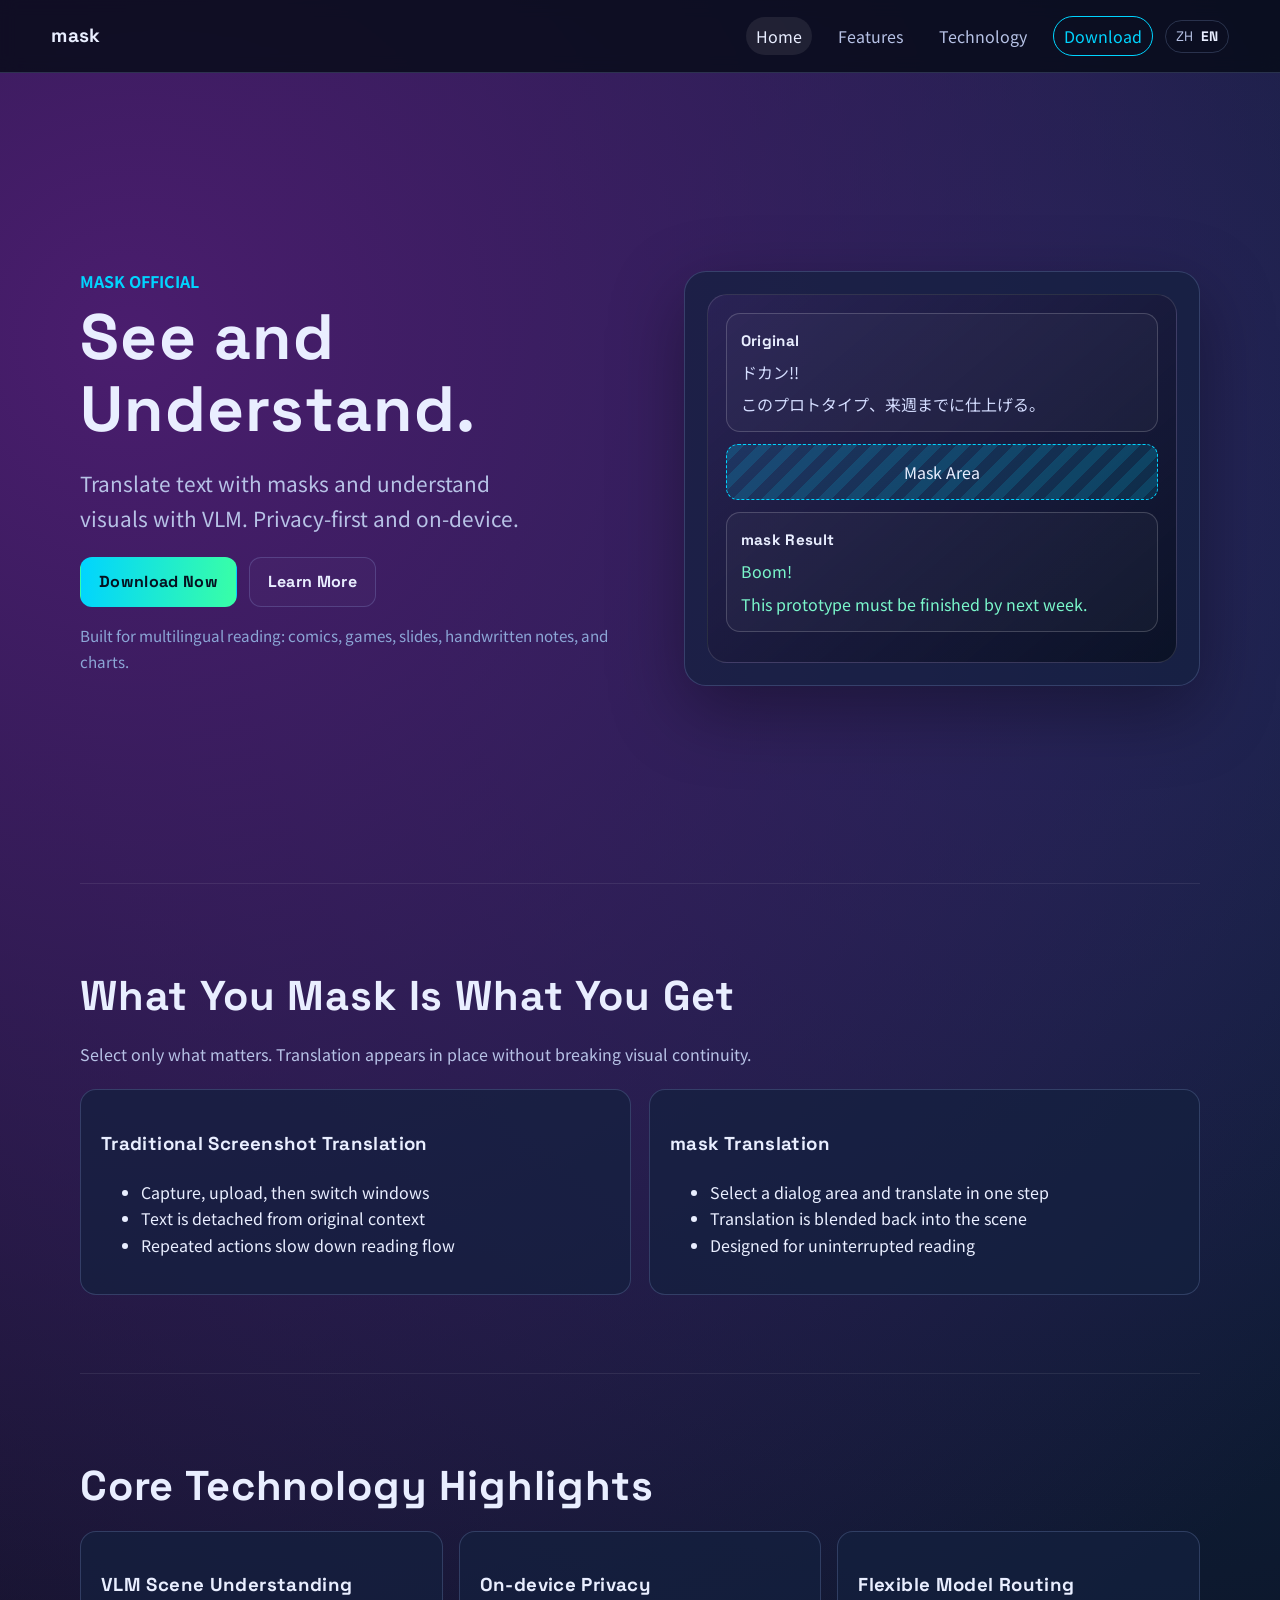
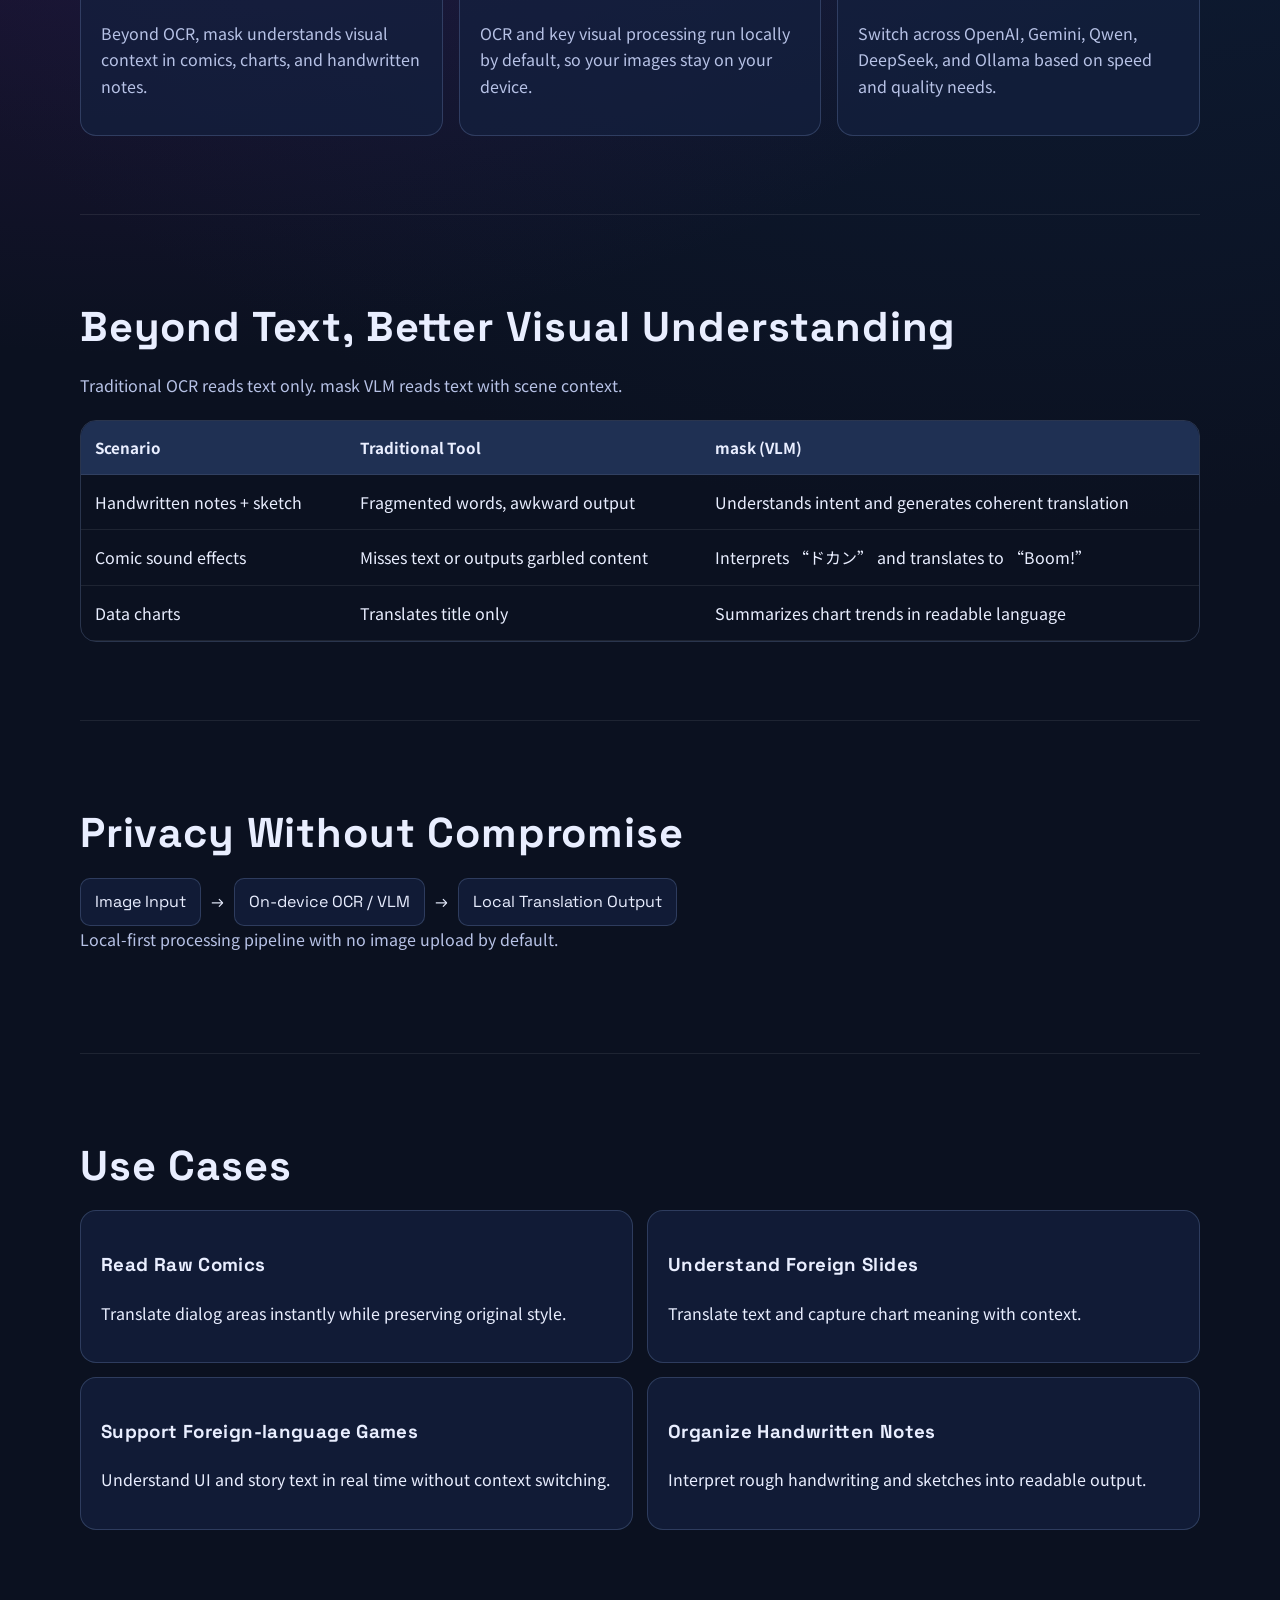
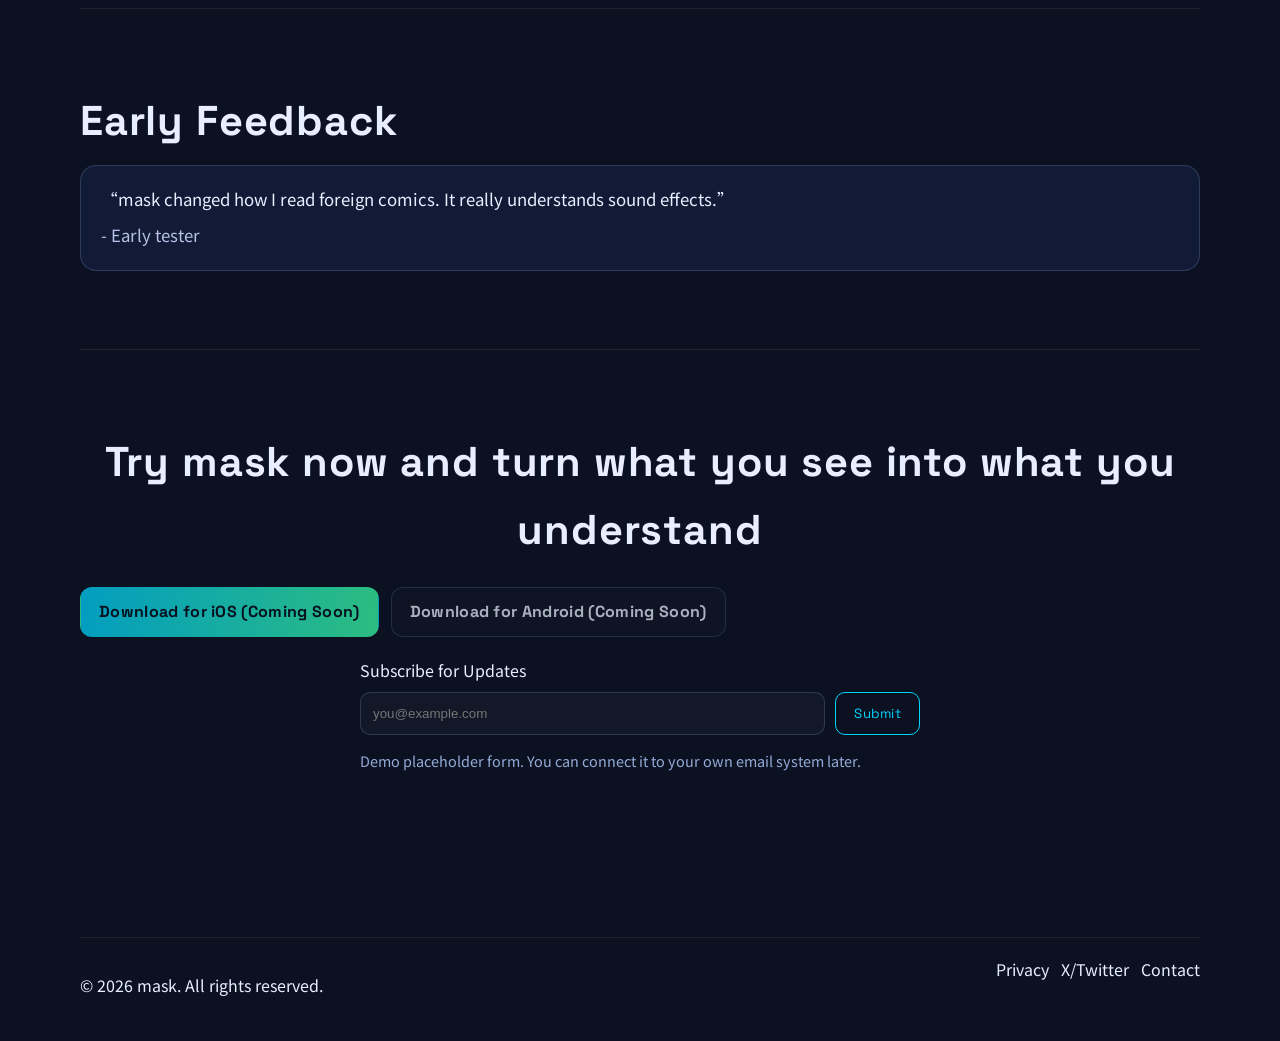
==== index.html @ 681e2604 "feat: publish website without README" ====
<!doctype html>
<html lang="en">
  <head>
    <meta charset="UTF-8" />
    <meta name="viewport" content="width=device-width, initial-scale=1" />
    <title>mask - See and Understand | On-device VLM Translator</title>
    <meta
      name="description"
      content="mask is an AI translation tool with mask-based interaction, on-device OCR, and VLM understanding for context-aware private translation."
    />
    <meta name="theme-color" content="#0b1120" />
    <meta property="og:type" content="website" />
    <meta property="og:title" content="mask - See and Understand" />
    <meta
      property="og:description"
      content="Translate text with masks and understand scenes with VLM. Privacy-first and on-device."
    />
    <meta property="og:url" content="https://mask-app.com/" />
    <meta property="og:image" content="https://mask-app.com/assets/og-cover.svg" />
    <link rel="canonical" href="https://mask-app.com/" />
    <link rel="alternate" hreflang="en" href="https://mask-app.com/" />
    <link rel="alternate" hreflang="zh-CN" href="https://mask-app.com/zh.html" />
    <link rel="icon" href="/assets/mask_icon.svg" type="image/svg+xml" />
    <link rel="manifest" href="/site.webmanifest" />
    <link rel="preconnect" href="https://fonts.googleapis.com" />
    <link rel="preconnect" href="https://fonts.gstatic.com" crossorigin />
    <link
      href="https://fonts.googleapis.com/css2?family=Space+Grotesk:wght@500;700&family=Noto+Sans+SC:wght@400;500;700&display=swap"
      rel="stylesheet"
    />
    <link rel="stylesheet" href="/styles.css" />
  </head>
  <body>
    <div class="bg-glow" aria-hidden="true"></div>
    <header class="site-header">
      <a class="logo" href="#home">mask</a>
      <div class="header-actions">
        <nav aria-label="Main navigation">
          <a href="#home">Home</a>
          <a href="#features">Features</a>
          <a href="#technology">Technology</a>
          <a class="nav-download" href="#download">Download</a>
        </nav>
        <div class="lang-switch" aria-label="Language selector">
          <a href="/zh.html" hreflang="zh-CN">ZH</a>
          <span>EN</span>
        </div>
      </div>
    </header>

    <main>
      <section class="hero reveal" id="home">
        <div>
          <p class="eyebrow">MASK OFFICIAL</p>
          <h1>See and Understand.</h1>
          <p class="lead">Translate text with masks and understand visuals with VLM. Privacy-first and on-device.</p>
          <div class="cta-row">
            <a class="btn primary" href="#download">Download Now</a>
            <a class="btn ghost" href="#features">Learn More</a>
          </div>
          <p class="meta">Built for multilingual reading: comics, games, slides, handwritten notes, and charts.</p>
        </div>
        <div class="hero-demo" aria-label="Mask interaction demo">
          <div class="phone-shell">
            <div class="panel original">
              <h3>Original</h3>
              <p class="jp">ドカン!!</p>
              <p class="jp">このプロトタイプ、来週までに仕上げる。</p>
            </div>
            <div class="mask-zone" aria-hidden="true">
              <span>Mask Area</span>
            </div>
            <div class="panel translated">
              <h3>mask Result</h3>
              <p class="cn">Boom!</p>
              <p class="cn">This prototype must be finished by next week.</p>
            </div>
          </div>
        </div>
      </section>

      <section class="section reveal" id="features">
        <h2>What You Mask Is What You Get</h2>
        <p class="section-subtitle">Select only what matters. Translation appears in place without breaking visual continuity.</p>
        <div class="split-compare">
          <article>
            <h3>Traditional Screenshot Translation</h3>
            <ul>
              <li>Capture, upload, then switch windows</li>
              <li>Text is detached from original context</li>
              <li>Repeated actions slow down reading flow</li>
            </ul>
          </article>
          <article>
            <h3>mask Translation</h3>
            <ul>
              <li>Select a dialog area and translate in one step</li>
              <li>Translation is blended back into the scene</li>
              <li>Designed for uninterrupted reading</li>
            </ul>
          </article>
        </div>
      </section>

      <section class="section reveal" id="technology">
        <h2>Core Technology Highlights</h2>
        <div class="grid-cards">
          <article class="card">
            <h3>VLM Scene Understanding</h3>
            <p>Beyond OCR, mask understands visual context in comics, charts, and handwritten notes.</p>
          </article>
          <article class="card">
            <h3>On-device Privacy</h3>
            <p>OCR and key visual processing run locally by default, so your images stay on your device.</p>
          </article>
          <article class="card">
            <h3>Flexible Model Routing</h3>
            <p>Switch across OpenAI, Gemini, Qwen, DeepSeek, and Ollama based on speed and quality needs.</p>
          </article>
        </div>
      </section>

      <section class="section reveal" id="vlm-compare">
        <h2>Beyond Text, Better Visual Understanding</h2>
        <p class="section-subtitle">Traditional OCR reads text only. mask VLM reads text with scene context.</p>
        <div class="table-wrap">
          <table>
            <thead>
              <tr>
                <th>Scenario</th>
                <th>Traditional Tool</th>
                <th>mask (VLM)</th>
              </tr>
            </thead>
            <tbody>
              <tr>
                <td>Handwritten notes + sketch</td>
                <td>Fragmented words, awkward output</td>
                <td>Understands intent and generates coherent translation</td>
              </tr>
              <tr>
                <td>Comic sound effects</td>
                <td>Misses text or outputs garbled content</td>
                <td>Interprets “ドカン” and translates to “Boom!”</td>
              </tr>
              <tr>
                <td>Data charts</td>
                <td>Translates title only</td>
                <td>Summarizes chart trends in readable language</td>
              </tr>
            </tbody>
          </table>
        </div>
      </section>

      <section class="section reveal" id="privacy">
        <h2>Privacy Without Compromise</h2>
        <div class="privacy-flow">
          <div>Image Input</div>
          <span>→</span>
          <div>On-device OCR / VLM</div>
          <span>→</span>
          <div>Local Translation Output</div>
        </div>
        <p class="section-subtitle">Local-first processing pipeline with no image upload by default.</p>
      </section>

      <section class="section reveal" id="scenarios">
        <h2>Use Cases</h2>
        <div class="scenarios-grid">
          <article><h3>Read Raw Comics</h3><p>Translate dialog areas instantly while preserving original style.</p></article>
          <article><h3>Understand Foreign Slides</h3><p>Translate text and capture chart meaning with context.</p></article>
          <article><h3>Support Foreign-language Games</h3><p>Understand UI and story text in real time without context switching.</p></article>
          <article><h3>Organize Handwritten Notes</h3><p>Interpret rough handwriting and sketches into readable output.</p></article>
        </div>
      </section>

      <section class="section quote reveal" id="reviews">
        <h2>Early Feedback</h2>
        <blockquote>
          “mask changed how I read foreign comics. It really understands sound effects.”
          <cite>- Early tester</cite>
        </blockquote>
      </section>

      <section class="section download reveal" id="download">
        <h2>Try mask now and turn what you see into what you understand</h2>
        <div class="cta-row">
          <a class="btn primary" href="#" aria-disabled="true">Download for iOS (Coming Soon)</a>
          <a class="btn ghost" href="#" aria-disabled="true">Download for Android (Coming Soon)</a>
        </div>
        <form class="subscribe" action="#" method="post" onsubmit="return false;">
          <label for="email">Subscribe for Updates</label>
          <div>
            <input id="email" type="email" placeholder="you@example.com" />
            <button type="submit">Submit</button>
          </div>
          <p>Demo placeholder form. You can connect it to your own email system later.</p>
        </form>
      </section>
    </main>

    <footer class="site-footer">
      <p>© 2026 mask. All rights reserved.</p>
      <div>
        <a href="/privacy-en.html">Privacy</a>
        <a href="https://x.com/" target="_blank" rel="noreferrer">X/Twitter</a>
        <a href="mailto:hello@mask-app.com">Contact</a>
      </div>
    </footer>

    <script src="/main.js"></script>
  </body>
</html>
---- styles.css ----
:root {
  --bg: #0b1120;
  --bg-soft: #111a31;
  --surface: rgba(20, 33, 63, 0.72);
  --surface-strong: rgba(34, 51, 89, 0.9);
  --text: #e9eeff;
  --text-soft: #b7c2e6;
  --accent: #00d4ff;
  --accent-2: #39ffa6;
  --line: rgba(167, 196, 255, 0.2);
  --shadow: 0 24px 72px rgba(0, 0, 0, 0.35);
}

* {
  box-sizing: border-box;
}

html,
body {
  margin: 0;
  padding: 0;
  background: radial-gradient(circle at 10% 8%, #4a1d6e 0%, transparent 40%),
    radial-gradient(circle at 82% 12%, #11294d 0%, transparent 42%), var(--bg);
  color: var(--text);
  font-family: "Noto Sans SC", "PingFang SC", "Helvetica Neue", sans-serif;
  line-height: 1.65;
  scroll-behavior: smooth;
}

.bg-glow {
  position: fixed;
  inset: 0;
  background-image: linear-gradient(rgba(255, 255, 255, 0.03) 1px, transparent 1px),
    linear-gradient(90deg, rgba(255, 255, 255, 0.03) 1px, transparent 1px);
  background-size: 24px 24px;
  pointer-events: none;
  z-index: -1;
}

h1,
h2,
h3,
.logo,
button,
.btn {
  font-family: "Space Grotesk", "Noto Sans SC", sans-serif;
  letter-spacing: 0.02em;
}

a {
  color: var(--text);
  text-decoration: none;
}

.site-header {
  position: sticky;
  top: 0;
  z-index: 50;
  display: flex;
  justify-content: space-between;
  align-items: center;
  padding: 16px clamp(16px, 4vw, 56px);
  background: rgba(7, 12, 24, 0.82);
  backdrop-filter: blur(8px);
  border-bottom: 1px solid var(--line);
}

.header-actions {
  display: flex;
  align-items: center;
  gap: 12px;
}

.logo {
  font-size: 1.2rem;
  font-weight: 700;
}

nav {
  display: flex;
  gap: 16px;
  align-items: center;
}

nav a {
  padding: 6px 10px;
  border-radius: 999px;
  color: var(--text-soft);
}

nav a:hover {
  color: var(--text);
  background: rgba(255, 255, 255, 0.06);
}

.lang-switch {
  display: flex;
  align-items: center;
  gap: 8px;
  border: 1px solid var(--line);
  border-radius: 999px;
  padding: 4px 10px;
  font-family: "Space Grotesk", "Noto Sans SC", sans-serif;
  font-size: 0.86rem;
}

.lang-switch a {
  color: var(--text-soft);
}

.lang-switch span {
  color: var(--text);
  font-weight: 700;
}

.nav-download {
  border: 1px solid var(--accent);
  color: var(--accent);
}

main {
  width: min(1120px, 92vw);
  margin: 0 auto;
  padding-bottom: 72px;
}

.hero {
  min-height: calc(100vh - 90px);
  display: grid;
  grid-template-columns: 1.1fr 1fr;
  gap: 36px;
  align-items: center;
  padding: 48px 0;
}

.eyebrow {
  color: var(--accent);
  font-weight: 700;
  margin: 0;
}

h1 {
  font-size: clamp(2rem, 6vw, 4rem);
  line-height: 1.12;
  margin: 8px 0 14px;
}

.lead {
  font-size: clamp(1.03rem, 2vw, 1.3rem);
  max-width: 38ch;
  color: var(--text-soft);
}

.meta {
  color: #8ca6d6;
  font-size: 0.95rem;
}

.cta-row {
  display: flex;
  gap: 12px;
  flex-wrap: wrap;
  margin: 22px 0 16px;
}

.btn {
  padding: 11px 18px;
  border-radius: 12px;
  border: 1px solid transparent;
  font-weight: 700;
}

.btn.primary {
  background: linear-gradient(95deg, var(--accent), var(--accent-2));
  color: #051120;
}

.btn.ghost {
  border-color: var(--line);
  color: var(--text);
  background: rgba(255, 255, 255, 0.02);
}

a[aria-disabled="true"] {
  pointer-events: none;
  opacity: 0.72;
}

.hero-demo {
  padding: 22px;
  background: var(--surface);
  border: 1px solid var(--line);
  border-radius: 22px;
  box-shadow: var(--shadow);
}

.phone-shell {
  position: relative;
  border-radius: 20px;
  padding: 18px;
  border: 1px solid rgba(255, 255, 255, 0.12);
  background: linear-gradient(140deg, rgba(79, 44, 122, 0.28), rgba(9, 16, 34, 0.86));
}

.panel {
  border: 1px solid rgba(255, 255, 255, 0.18);
  border-radius: 14px;
  padding: 14px;
  margin-bottom: 12px;
  background: rgba(255, 255, 255, 0.03);
}

.panel h3 {
  margin: 0 0 6px;
  font-size: 0.95rem;
}

.panel p {
  margin: 0;
}

.panel p + p {
  margin-top: 6px;
}

.jp {
  color: #d4ddff;
}

.cn {
  color: #7af7cb;
}

.mask-zone {
  display: grid;
  place-items: center;
  height: 56px;
  margin: 0 0 12px;
  border-radius: 12px;
  border: 1px dashed var(--accent);
  background: repeating-linear-gradient(
    -45deg,
    rgba(0, 212, 255, 0.12),
    rgba(0, 212, 255, 0.12) 10px,
    rgba(0, 212, 255, 0.24) 10px,
    rgba(0, 212, 255, 0.24) 20px
  );
  animation: pulse 2.6s infinite;
}

@keyframes pulse {
  0%,
  100% {
    transform: scale(1);
  }
  50% {
    transform: scale(1.015);
  }
}

.section {
  padding: 78px 0;
  border-top: 1px solid rgba(255, 255, 255, 0.08);
}

h2 {
  font-size: clamp(1.6rem, 3.6vw, 2.6rem);
  margin: 0 0 10px;
}

.section-subtitle {
  color: var(--text-soft);
  margin: 0 0 22px;
}

.split-compare {
  display: grid;
  grid-template-columns: repeat(2, minmax(0, 1fr));
  gap: 18px;
}

.split-compare article,
.card,
.scenarios-grid article,
.quote blockquote {
  background: var(--surface);
  border: 1px solid var(--line);
  border-radius: 16px;
  padding: 20px;
}

.grid-cards {
  display: grid;
  grid-template-columns: repeat(3, minmax(0, 1fr));
  gap: 16px;
}

.card p {
  color: var(--text-soft);
}

.table-wrap {
  overflow-x: auto;
  border: 1px solid var(--line);
  border-radius: 16px;
}

table {
  width: 100%;
  border-collapse: collapse;
  min-width: 660px;
}

th,
td {
  padding: 14px;
  text-align: left;
  border-bottom: 1px solid rgba(255, 255, 255, 0.08);
}

th {
  background: var(--surface-strong);
  font-size: 0.95rem;
}

.privacy-flow {
  display: flex;
  gap: 10px;
  align-items: center;
  flex-wrap: wrap;
  font-family: "Space Grotesk", sans-serif;
}

.privacy-flow div {
  padding: 10px 14px;
  border-radius: 10px;
  border: 1px solid var(--line);
  background: var(--surface);
}

.scenarios-grid {
  display: grid;
  gap: 14px;
  grid-template-columns: repeat(2, minmax(0, 1fr));
}

.quote blockquote {
  margin: 0;
  font-size: 1.05rem;
}

.quote cite {
  display: block;
  margin-top: 8px;
  color: var(--text-soft);
  font-style: normal;
}

.download {
  text-align: center;
}

.subscribe {
  margin: 20px auto 0;
  max-width: 560px;
  text-align: left;
}

.subscribe label {
  display: block;
  margin-bottom: 8px;
}

.subscribe div {
  display: flex;
  gap: 10px;
  flex-wrap: wrap;
}

.subscribe input {
  flex: 1;
  min-width: 220px;
  padding: 12px;
  border-radius: 10px;
  border: 1px solid var(--line);
  background: rgba(255, 255, 255, 0.03);
  color: var(--text);
}

.subscribe button {
  padding: 12px 18px;
  border-radius: 10px;
  border: 1px solid var(--accent);
  background: transparent;
  color: var(--accent);
}

.subscribe p {
  font-size: 0.9rem;
  color: #95acd9;
}

.site-footer {
  width: min(1120px, 92vw);
  margin: 0 auto 26px;
  padding-top: 18px;
  border-top: 1px solid rgba(255, 255, 255, 0.08);
  display: flex;
  justify-content: space-between;
  gap: 12px;
  flex-wrap: wrap;
}

.site-footer div {
  display: flex;
  gap: 12px;
}

.reveal {
  opacity: 0;
  transform: translateY(16px);
  transition: opacity 0.6s ease, transform 0.6s ease;
}

.reveal.visible {
  opacity: 1;
  transform: translateY(0);
}

@media (max-width: 980px) {
  .hero {
    grid-template-columns: 1fr;
  }
  .grid-cards {
    grid-template-columns: 1fr;
  }
  .split-compare {
    grid-template-columns: 1fr;
  }
}

@media (max-width: 680px) {
  nav {
    gap: 8px;
    flex-wrap: wrap;
    justify-content: flex-end;
  }
  nav a {
    padding: 5px 8px;
    font-size: 0.92rem;
  }
  .scenarios-grid {
    grid-template-columns: 1fr;
  }
  .section {
    padding: 56px 0;
  }
}
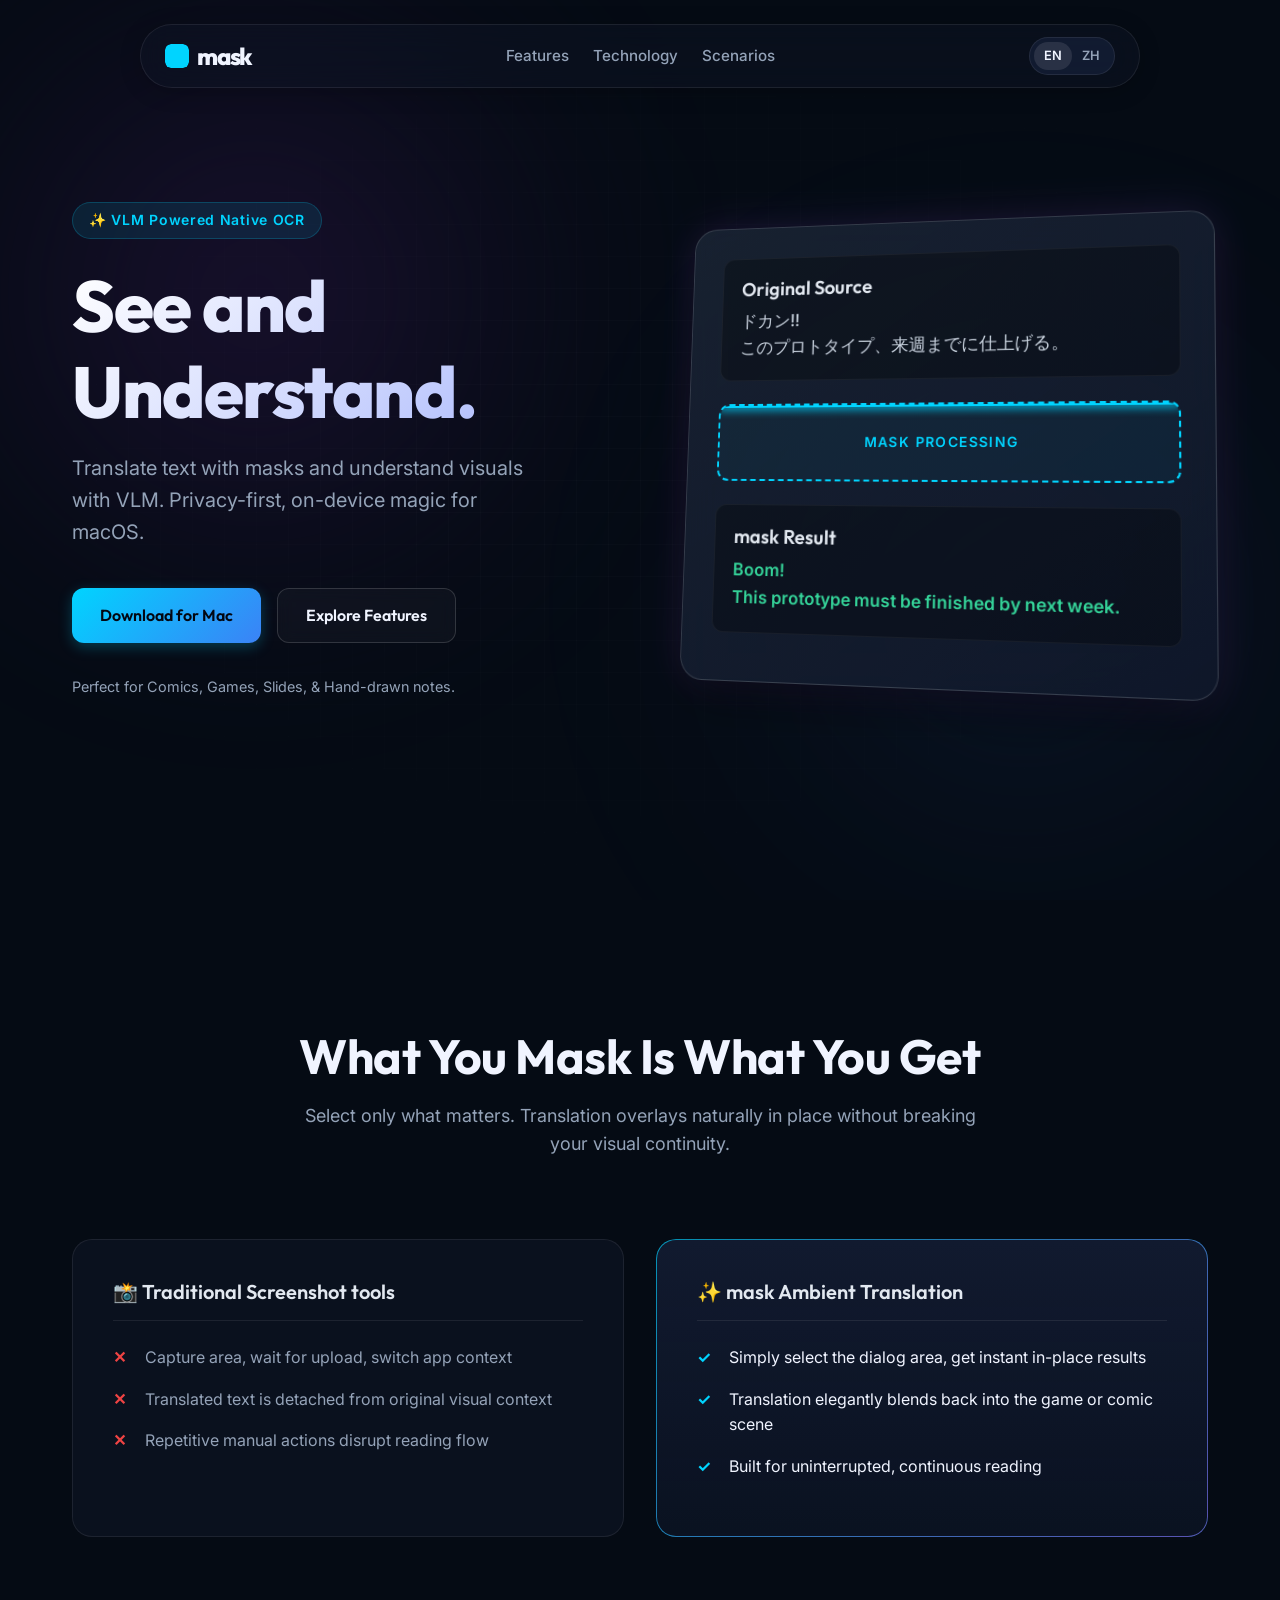
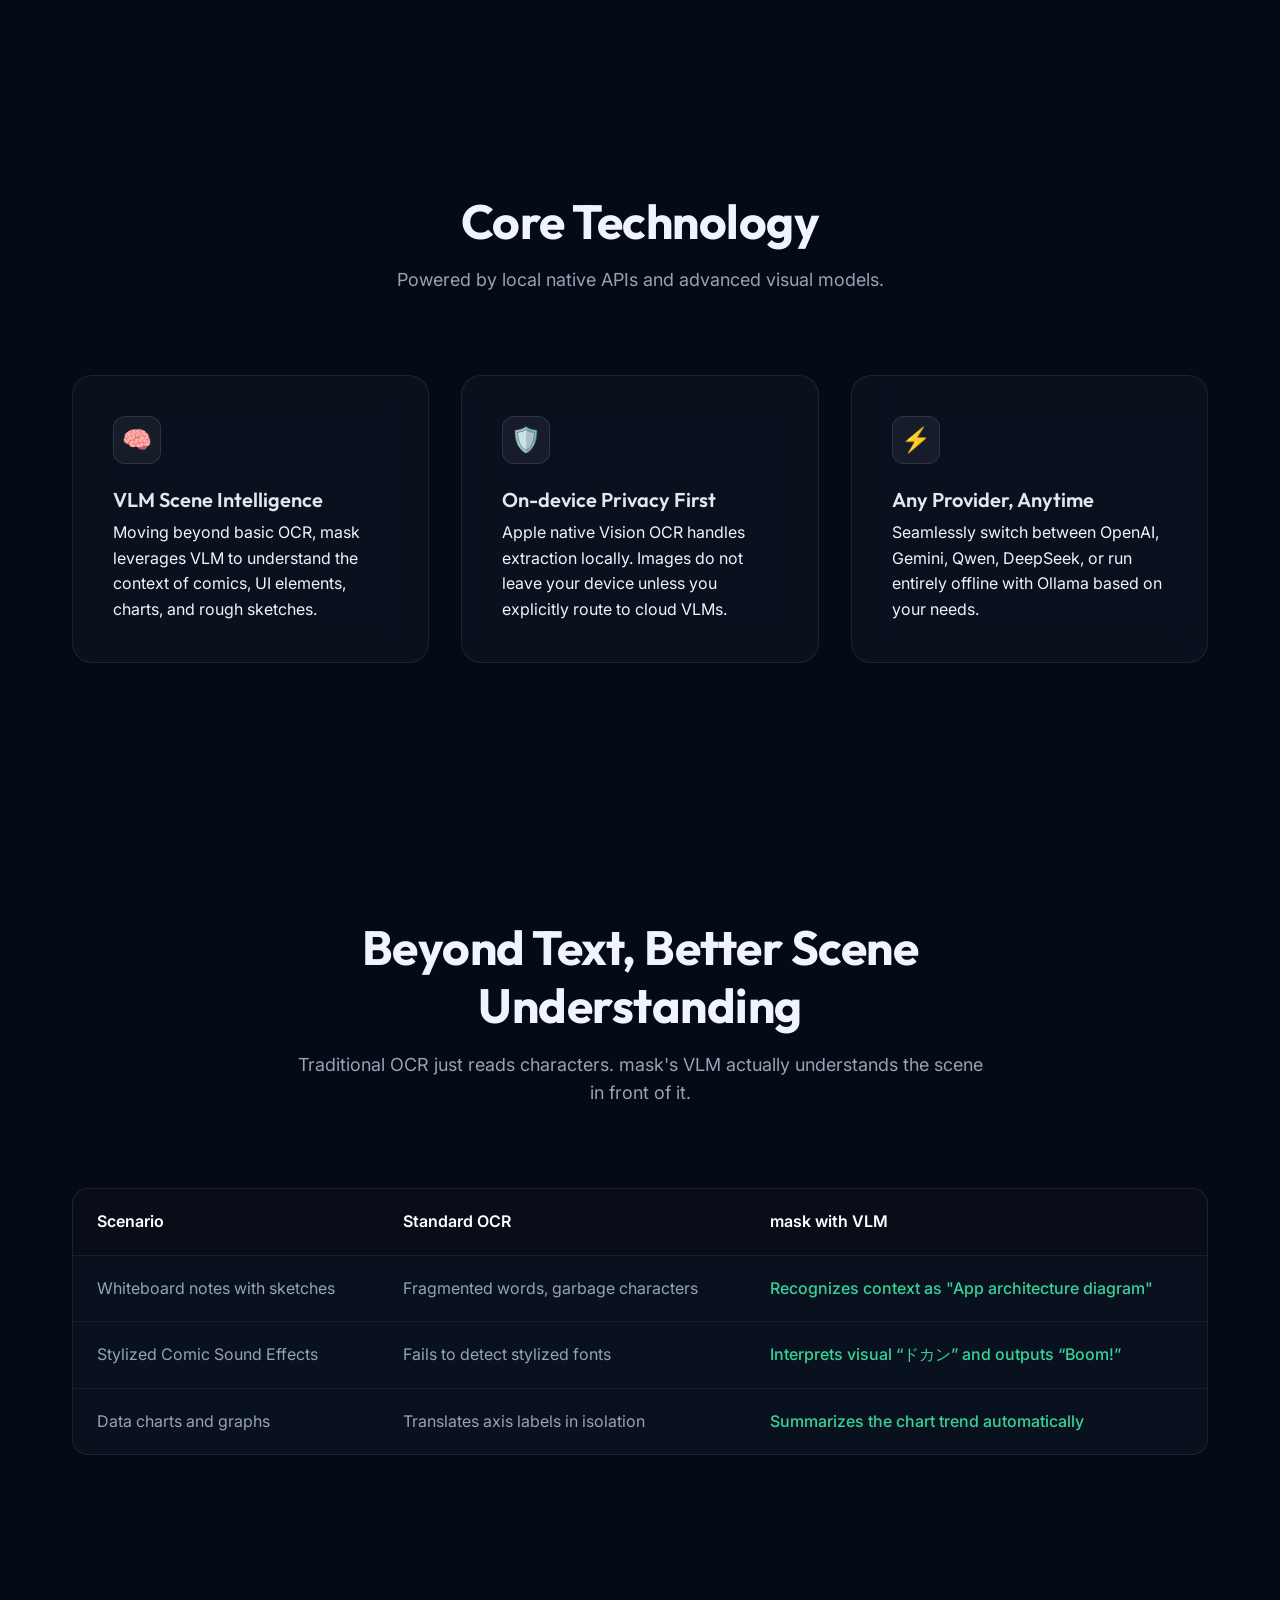
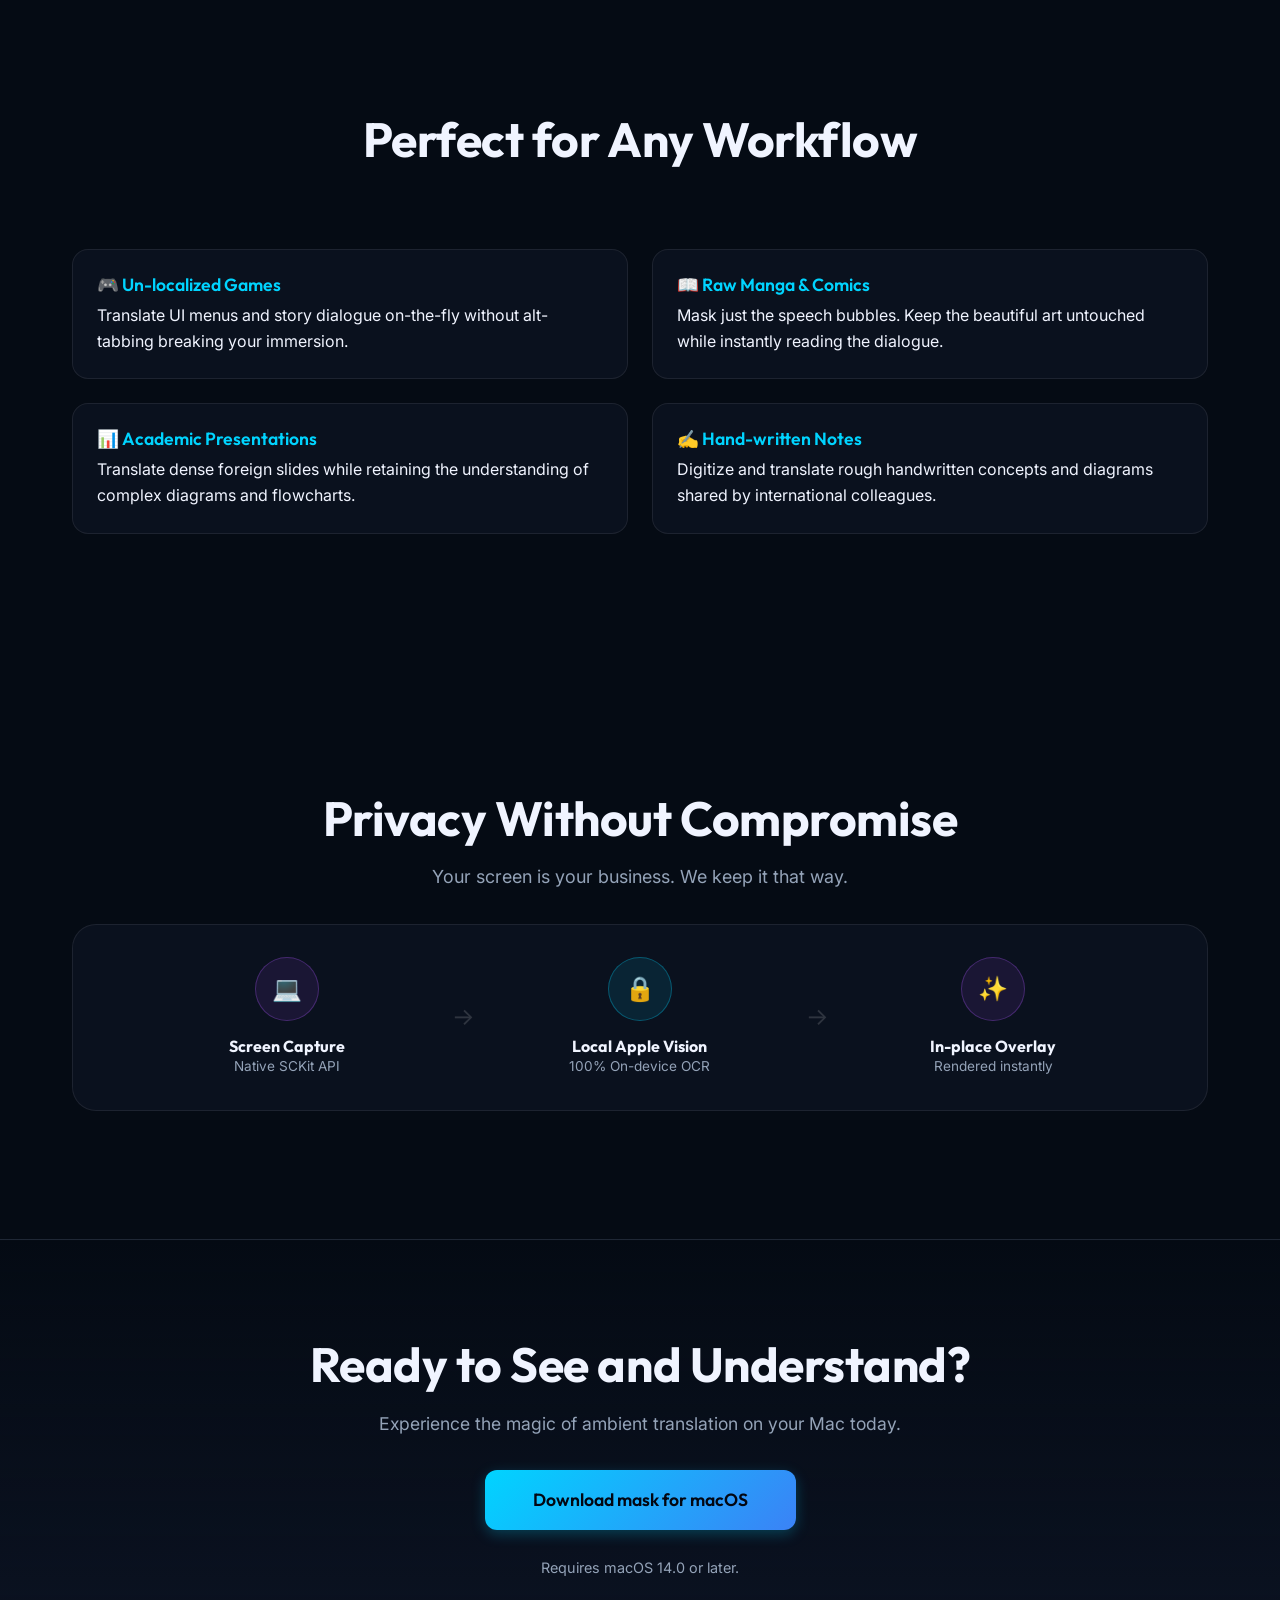
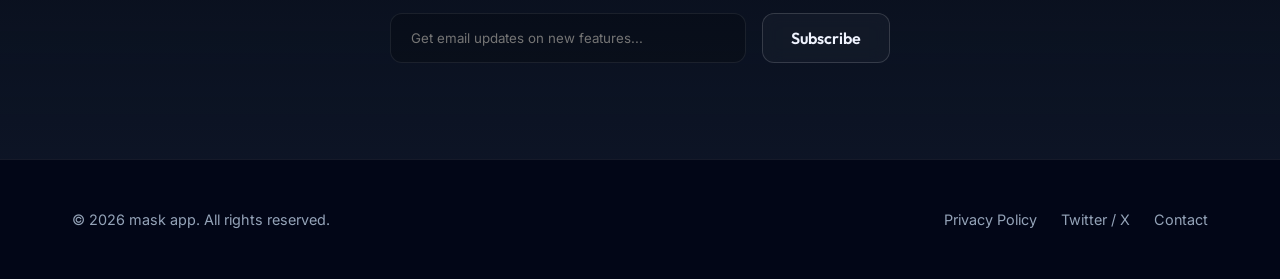
==== commit 35c265c2: "update website with premium UI" ====
--- a/index.html
+++ b/index.html
@@ -8,7 +8,7 @@
       name="description"
       content="mask is an AI translation tool with mask-based interaction, on-device OCR, and VLM understanding for context-aware private translation."
     />
-    <meta name="theme-color" content="#0b1120" />
+    <meta name="theme-color" content="#050b14" />
     <meta property="og:type" content="website" />
     <meta property="og:title" content="mask - See and Understand" />
     <meta
@@ -19,196 +19,253 @@
     <meta property="og:image" content="https://mask-app.com/assets/og-cover.svg" />
     <link rel="canonical" href="https://mask-app.com/" />
     <link rel="alternate" hreflang="en" href="https://mask-app.com/" />
-    <link rel="alternate" hreflang="zh-CN" href="https://mask-app.com/zh.html" />
+    <link rel="alternate" hreflang="zh-CN" href="https://mask-app.com/zh" />
     <link rel="icon" href="/assets/mask_icon.svg" type="image/svg+xml" />
     <link rel="manifest" href="/site.webmanifest" />
     <link rel="preconnect" href="https://fonts.googleapis.com" />
     <link rel="preconnect" href="https://fonts.gstatic.com" crossorigin />
     <link
-      href="https://fonts.googleapis.com/css2?family=Space+Grotesk:wght@500;700&family=Noto+Sans+SC:wght@400;500;700&display=swap"
+      href="https://fonts.googleapis.com/css2?family=Inter:wght@400;500;600&family=Outfit:wght@500;700;800&family=Space+Grotesk:wght@500;700&display=swap"
       rel="stylesheet"
     />
     <link rel="stylesheet" href="/styles.css" />
   </head>
   <body>
-    <div class="bg-glow" aria-hidden="true"></div>
+    <!-- Ambient glowing backgrounds -->
+    <div class="ambient-bg" aria-hidden="true"></div>
+    <div class="grid-overlay" aria-hidden="true"></div>
+
     <header class="site-header">
-      <a class="logo" href="#home">mask</a>
+      <a class="brand" href="#home">mask</a>
+      <nav class="nav-links" aria-label="Main navigation">
+        <a href="#features">Features</a>
+        <a href="#technology">Technology</a>
+        <a href="#scenarios">Scenarios</a>
+      </nav>
       <div class="header-actions">
-        <nav aria-label="Main navigation">
-          <a href="#home">Home</a>
-          <a href="#features">Features</a>
-          <a href="#technology">Technology</a>
-          <a class="nav-download" href="#download">Download</a>
-        </nav>
-        <div class="lang-switch" aria-label="Language selector">
-          <a href="/zh.html" hreflang="zh-CN">ZH</a>
-          <span>EN</span>
+        <div class="lang-toggle" aria-label="Language selector">
+          <span class="active">EN</span>
+          <a href="/zh" hreflang="zh-CN">ZH</a>
         </div>
       </div>
     </header>
 
     <main>
       <section class="hero reveal" id="home">
-        <div>
-          <p class="eyebrow">MASK OFFICIAL</p>
-          <h1>See and Understand.</h1>
-          <p class="lead">Translate text with masks and understand visuals with VLM. Privacy-first and on-device.</p>
-          <div class="cta-row">
-            <a class="btn primary" href="#download">Download Now</a>
-            <a class="btn ghost" href="#features">Learn More</a>
-          </div>
-          <p class="meta">Built for multilingual reading: comics, games, slides, handwritten notes, and charts.</p>
-        </div>
-        <div class="hero-demo" aria-label="Mask interaction demo">
-          <div class="phone-shell">
-            <div class="panel original">
-              <h3>Original</h3>
-              <p class="jp">ドカン!!</p>
-              <p class="jp">このプロトタイプ、来週までに仕上げる。</p>
-            </div>
-            <div class="mask-zone" aria-hidden="true">
-              <span>Mask Area</span>
-            </div>
-            <div class="panel translated">
-              <h3>mask Result</h3>
-              <p class="cn">Boom!</p>
-              <p class="cn">This prototype must be finished by next week.</p>
-            </div>
-          </div>
-        </div>
-      </section>
-
-      <section class="section reveal" id="features">
-        <h2>What You Mask Is What You Get</h2>
-        <p class="section-subtitle">Select only what matters. Translation appears in place without breaking visual continuity.</p>
-        <div class="split-compare">
-          <article>
-            <h3>Traditional Screenshot Translation</h3>
-            <ul>
-              <li>Capture, upload, then switch windows</li>
-              <li>Text is detached from original context</li>
-              <li>Repeated actions slow down reading flow</li>
-            </ul>
-          </article>
-          <article>
-            <h3>mask Translation</h3>
-            <ul>
-              <li>Select a dialog area and translate in one step</li>
-              <li>Translation is blended back into the scene</li>
-              <li>Designed for uninterrupted reading</li>
-            </ul>
-          </article>
-        </div>
-      </section>
-
-      <section class="section reveal" id="technology">
-        <h2>Core Technology Highlights</h2>
-        <div class="grid-cards">
-          <article class="card">
-            <h3>VLM Scene Understanding</h3>
-            <p>Beyond OCR, mask understands visual context in comics, charts, and handwritten notes.</p>
-          </article>
-          <article class="card">
-            <h3>On-device Privacy</h3>
-            <p>OCR and key visual processing run locally by default, so your images stay on your device.</p>
-          </article>
-          <article class="card">
-            <h3>Flexible Model Routing</h3>
-            <p>Switch across OpenAI, Gemini, Qwen, DeepSeek, and Ollama based on speed and quality needs.</p>
-          </article>
-        </div>
-      </section>
-
-      <section class="section reveal" id="vlm-compare">
-        <h2>Beyond Text, Better Visual Understanding</h2>
-        <p class="section-subtitle">Traditional OCR reads text only. mask VLM reads text with scene context.</p>
-        <div class="table-wrap">
-          <table>
+        <div class="container hero-content">
+          <div class="hero-text">
+            <span class="badge">✨ VLM Powered Native OCR</span>
+            <h1>See and <br>Understand.</h1>
+            <p class="subtitle">Translate text with masks and understand visuals with VLM. Privacy-first, on-device magic for macOS.</p>
+            <div class="hero-actions">
+              <a class="btn btn-primary" href="#download">Download for Mac</a>
+              <a class="btn btn-secondary" href="#features">Explore Features</a>
+            </div>
+            <p style="color: var(--text-muted); font-size: 0.9rem;">Perfect for Comics, Games, Slides, & Hand-drawn notes.</p>
+          </div>
+          
+          <div class="hero-demo-container">
+            <div class="demo-glass-pane" aria-label="Mask interaction demo">
+              <div class="demo-original">
+                <h3>Original Source</h3>
+                <p>ドカン!!</p>
+                <p>このプロトタイプ、来週までに仕上げる。</p>
+              </div>
+              <div class="demo-mask" aria-hidden="true">
+                <div class="scanner-line"></div>
+                <span>Mask Processing</span>
+              </div>
+              <div class="demo-translated">
+                <h3>mask Result</h3>
+                <p>Boom!</p>
+                <p>This prototype must be finished by next week.</p>
+              </div>
+            </div>
+          </div>
+        </div>
+      </section>
+
+      <section class="reveal" id="features">
+        <div class="container">
+          <div class="section-header">
+            <h2>What You Mask Is What You Get</h2>
+            <p>Select only what matters. Translation overlays naturally in place without breaking your visual continuity.</p>
+          </div>
+          
+          <div class="compare-container">
+            <div class="compare-box">
+              <h3>📸 Traditional Screenshot tools</h3>
+              <ul>
+                <li>Capture area, wait for upload, switch app context</li>
+                <li>Translated text is detached from original visual context</li>
+                <li>Repetitive manual actions disrupt reading flow</li>
+              </ul>
+            </div>
+            <div class="compare-box pro">
+              <h3>✨ mask Ambient Translation</h3>
+              <ul>
+                <li>Simply select the dialog area, get instant in-place results</li>
+                <li>Translation elegantly blends back into the game or comic scene</li>
+                <li>Built for uninterrupted, continuous reading</li>
+              </ul>
+            </div>
+          </div>
+        </div>
+      </section>
+
+      <section class="reveal" id="technology">
+        <div class="container">
+          <div class="section-header">
+            <h2>Core Technology</h2>
+            <p>Powered by local native APIs and advanced visual models.</p>
+          </div>
+          <div class="feature-cards">
+            <article class="glass-card">
+              <div class="card-icon">🧠</div>
+              <h3>VLM Scene Intelligence</h3>
+              <p>Moving beyond basic OCR, mask leverages VLM to understand the context of comics, UI elements, charts, and rough sketches.</p>
+            </article>
+            <article class="glass-card">
+              <div class="card-icon">🛡️</div>
+              <h3>On-device Privacy First</h3>
+              <p>Apple native Vision OCR handles extraction locally. Images do not leave your device unless you explicitly route to cloud VLMs.</p>
+            </article>
+            <article class="glass-card">
+              <div class="card-icon">⚡️</div>
+              <h3>Any Provider, Anytime</h3>
+              <p>Seamlessly switch between OpenAI, Gemini, Qwen, DeepSeek, or run entirely offline with Ollama based on your needs.</p>
+            </article>
+          </div>
+        </div>
+      </section>
+
+      <section class="reveal" id="vlm-compare">
+        <div class="container">
+          <div class="section-header">
+            <h2>Beyond Text, Better Scene Understanding</h2>
+            <p>Traditional OCR just reads characters. mask's VLM actually understands the scene in front of it.</p>
+          </div>
+          <table class="glass-table">
             <thead>
               <tr>
                 <th>Scenario</th>
-                <th>Traditional Tool</th>
-                <th>mask (VLM)</th>
+                <th>Standard OCR</th>
+                <th>mask with VLM</th>
               </tr>
             </thead>
             <tbody>
               <tr>
-                <td>Handwritten notes + sketch</td>
-                <td>Fragmented words, awkward output</td>
-                <td>Understands intent and generates coherent translation</td>
-              </tr>
-              <tr>
-                <td>Comic sound effects</td>
-                <td>Misses text or outputs garbled content</td>
-                <td>Interprets “ドカン” and translates to “Boom!”</td>
-              </tr>
-              <tr>
-                <td>Data charts</td>
-                <td>Translates title only</td>
-                <td>Summarizes chart trends in readable language</td>
+                <td>Whiteboard notes with sketches</td>
+                <td>Fragmented words, garbage characters</td>
+                <td>Recognizes context as "App architecture diagram"</td>
+              </tr>
+              <tr>
+                <td>Stylized Comic Sound Effects</td>
+                <td>Fails to detect stylized fonts</td>
+                <td>Interprets visual “ドカン” and outputs “Boom!”</td>
+              </tr>
+              <tr>
+                <td>Data charts and graphs</td>
+                <td>Translates axis labels in isolation</td>
+                <td>Summarizes the chart trend automatically</td>
               </tr>
             </tbody>
           </table>
         </div>
       </section>
 
-      <section class="section reveal" id="privacy">
-        <h2>Privacy Without Compromise</h2>
-        <div class="privacy-flow">
-          <div>Image Input</div>
-          <span>→</span>
-          <div>On-device OCR / VLM</div>
-          <span>→</span>
-          <div>Local Translation Output</div>
-        </div>
-        <p class="section-subtitle">Local-first processing pipeline with no image upload by default.</p>
-      </section>
-
-      <section class="section reveal" id="scenarios">
-        <h2>Use Cases</h2>
-        <div class="scenarios-grid">
-          <article><h3>Read Raw Comics</h3><p>Translate dialog areas instantly while preserving original style.</p></article>
-          <article><h3>Understand Foreign Slides</h3><p>Translate text and capture chart meaning with context.</p></article>
-          <article><h3>Support Foreign-language Games</h3><p>Understand UI and story text in real time without context switching.</p></article>
-          <article><h3>Organize Handwritten Notes</h3><p>Interpret rough handwriting and sketches into readable output.</p></article>
-        </div>
-      </section>
-
-      <section class="section quote reveal" id="reviews">
-        <h2>Early Feedback</h2>
-        <blockquote>
-          “mask changed how I read foreign comics. It really understands sound effects.”
-          <cite>- Early tester</cite>
-        </blockquote>
-      </section>
-
-      <section class="section download reveal" id="download">
-        <h2>Try mask now and turn what you see into what you understand</h2>
-        <div class="cta-row">
-          <a class="btn primary" href="#" aria-disabled="true">Download for iOS (Coming Soon)</a>
-          <a class="btn ghost" href="#" aria-disabled="true">Download for Android (Coming Soon)</a>
-        </div>
-        <form class="subscribe" action="#" method="post" onsubmit="return false;">
-          <label for="email">Subscribe for Updates</label>
-          <div>
-            <input id="email" type="email" placeholder="you@example.com" />
-            <button type="submit">Submit</button>
-          </div>
-          <p>Demo placeholder form. You can connect it to your own email system later.</p>
-        </form>
+      <section class="reveal" id="scenarios">
+        <div class="container">
+          <div class="section-header">
+            <h2>Perfect for Any Workflow</h2>
+          </div>
+          <div class="scenario-grid">
+            <article class="scenario-card">
+              <h3>🎮 Un-localized Games</h3>
+              <p>Translate UI menus and story dialogue on-the-fly without alt-tabbing breaking your immersion.</p>
+            </article>
+            <article class="scenario-card">
+              <h3>📖 Raw Manga & Comics</h3>
+              <p>Mask just the speech bubbles. Keep the beautiful art untouched while instantly reading the dialogue.</p>
+            </article>
+            <article class="scenario-card">
+              <h3>📊 Academic Presentations</h3>
+              <p>Translate dense foreign slides while retaining the understanding of complex diagrams and flowcharts.</p>
+            </article>
+            <article class="scenario-card">
+              <h3>✍️ Hand-written Notes</h3>
+              <p>Digitize and translate rough handwritten concepts and diagrams shared by international colleagues.</p>
+            </article>
+          </div>
+        </div>
+      </section>
+
+      <section class="reveal" id="privacy">
+        <div class="container">
+           <div class="section-header" style="margin-bottom: 2rem;">
+            <h2>Privacy Without Compromise</h2>
+            <p>Your screen is your business. We keep it that way.</p>
+          </div>
+          <div class="privacy-flow">
+            <div class="flow-step">
+              <div class="flow-icon">💻</div>
+              <h4>Screen Capture</h4>
+              <p style="font-size: 0.85rem; color: var(--text-muted);">Native SCKit API</p>
+            </div>
+            <div class="flow-arrow">→</div>
+            <div class="flow-step">
+              <div class="flow-icon">🔒</div>
+              <h4>Local Apple Vision</h4>
+              <p style="font-size: 0.85rem; color: var(--text-muted);">100% On-device OCR</p>
+            </div>
+            <div class="flow-arrow">→</div>
+            <div class="flow-step">
+              <div class="flow-icon">✨</div>
+              <h4>In-place Overlay</h4>
+              <p style="font-size: 0.85rem; color: var(--text-muted);">Rendered instantly</p>
+            </div>
+          </div>
+        </div>
+      </section>
+
+      <section class="cta-section reveal" id="download">
+        <div class="container">
+          <h2>Ready to See and Understand?</h2>
+          <p style="color: var(--text-muted); margin: 1rem 0 2rem; font-size: 1.1rem;">Experience the magic of ambient translation on your Mac today.</p>
+          <a class="btn btn-primary" href="#" style="padding: 1rem 3rem; font-size: 1.1rem;">Download mask for macOS</a>
+          <br><br>
+          <span style="color: var(--text-muted); font-size: 0.9rem;">Requires macOS 14.0 or later.</span>
+          
+          <form class="subscribe-form" action="#" method="post" onsubmit="return false;">
+            <input class="subscribe-input" id="email" type="email" placeholder="Get email updates on new features..." />
+            <button class="btn btn-secondary" type="submit">Subscribe</button>
+          </form>
+        </div>
       </section>
     </main>
 
     <footer class="site-footer">
-      <p>© 2026 mask. All rights reserved.</p>
-      <div>
-        <a href="/privacy-en.html">Privacy</a>
-        <a href="https://x.com/" target="_blank" rel="noreferrer">X/Twitter</a>
-        <a href="mailto:hello@mask-app.com">Contact</a>
+      <div class="container footer-content">
+        <div style="color: var(--text-muted); font-size: 0.9rem;">© 2026 mask app. All rights reserved.</div>
+        <div class="footer-links">
+          <a href="/privacy-en.html">Privacy Policy</a>
+          <a href="https://x.com/" target="_blank" rel="noreferrer">Twitter / X</a>
+          <a href="mailto:hello@mask-app.com">Contact</a>
+        </div>
       </div>
     </footer>
 
-    <script src="/main.js"></script>
+    <script>
+      // Simple observer for reveal animation
+      const observer = new IntersectionObserver((entries) => {
+        entries.forEach(entry => {
+          if(entry.isIntersecting) {
+            entry.target.classList.add('visible');
+          }
+        });
+      }, { threshold: 0.1 });
+
+      document.querySelectorAll('.reveal').forEach(el => observer.observe(el));
+    </script>
   </body>
 </html>
--- a/styles.css
+++ b/styles.css
@@ -1,425 +1,693 @@
 :root {
-  --bg: #0b1120;
-  --bg-soft: #111a31;
-  --surface: rgba(20, 33, 63, 0.72);
-  --surface-strong: rgba(34, 51, 89, 0.9);
-  --text: #e9eeff;
-  --text-soft: #b7c2e6;
-  --accent: #00d4ff;
-  --accent-2: #39ffa6;
-  --line: rgba(167, 196, 255, 0.2);
-  --shadow: 0 24px 72px rgba(0, 0, 0, 0.35);
+  --bg-dark: #050b14;
+  --bg-glow-1: #4a1d6e;
+  --bg-glow-2: #11294d;
+  --bg-glow-3: #004d40;
+  --surface: rgba(18, 25, 43, 0.45);
+  --surface-hover: rgba(28, 40, 68, 0.65);
+  --surface-strong: rgba(20, 30, 54, 0.85);
+  --border: rgba(255, 255, 255, 0.08);
+  --border-light: rgba(255, 255, 255, 0.15);
+  --text-main: #f0f4ff;
+  --text-muted: #94a3b8;
+  --accent-cyan: #00d4ff;
+  --accent-purple: #a855f7;
+  --accent-green: #34d399;
+  --glass-blur: blur(16px);
+  --shadow-lg: 0 25px 50px -12px rgba(0, 0, 0, 0.5);
+  --shadow-glow: 0 0 30px rgba(0, 212, 255, 0.15);
+}
+
+::selection {
+  background: rgba(0, 212, 255, 0.3);
+  color: #fff;
 }
 
 * {
   box-sizing: border-box;
-}
-
-html,
-body {
   margin: 0;
   padding: 0;
-  background: radial-gradient(circle at 10% 8%, #4a1d6e 0%, transparent 40%),
-    radial-gradient(circle at 82% 12%, #11294d 0%, transparent 42%), var(--bg);
-  color: var(--text);
-  font-family: "Noto Sans SC", "PingFang SC", "Helvetica Neue", sans-serif;
-  line-height: 1.65;
-  scroll-behavior: smooth;
-}
-
-.bg-glow {
+}
+
+body {
+  background-color: var(--bg-dark);
+  color: var(--text-main);
+  font-family: 'Inter', 'Noto Sans SC', sans-serif;
+  line-height: 1.6;
+  overflow-x: hidden;
+  -webkit-font-smoothing: antialiased;
+}
+
+/* Dynamic Ambient Background */
+.ambient-bg {
+  position: fixed;
+  top: 0;
+  left: 0;
+  width: 100vw;
+  height: 100vh;
+  z-index: -2;
+  overflow: hidden;
+  background: var(--bg-dark);
+}
+
+.ambient-bg::before, .ambient-bg::after {
+  content: '';
+  position: absolute;
+  width: 60vw;
+  height: 60vw;
+  border-radius: 50%;
+  filter: blur(120px);
+  opacity: 0.4;
+  animation: float 20s infinite ease-in-out alternate;
+}
+
+.ambient-bg::before {
+  background: radial-gradient(circle, var(--bg-glow-1), transparent 60%);
+  top: -10%;
+  left: -10%;
+}
+
+.ambient-bg::after {
+  background: radial-gradient(circle, var(--bg-glow-2), transparent 60%);
+  bottom: -10%;
+  right: -10%;
+  animation-delay: -10s;
+}
+
+.grid-overlay {
   position: fixed;
   inset: 0;
-  background-image: linear-gradient(rgba(255, 255, 255, 0.03) 1px, transparent 1px),
-    linear-gradient(90deg, rgba(255, 255, 255, 0.03) 1px, transparent 1px);
-  background-size: 24px 24px;
+  z-index: -1;
+  background-image: 
+    linear-gradient(rgba(255, 255, 255, 0.015) 1px, transparent 1px),
+    linear-gradient(90deg, rgba(255, 255, 255, 0.015) 1px, transparent 1px);
+  background-size: 32px 32px;
   pointer-events: none;
-  z-index: -1;
-}
-
-h1,
-h2,
-h3,
-.logo,
-button,
+  mask-image: radial-gradient(ellipse at center, white 20%, transparent 80%);
+  -webkit-mask-image: radial-gradient(ellipse at center, black 20%, transparent 80%);
+}
+
+@keyframes float {
+  0% { transform: translate(0, 0) scale(1); }
+  100% { transform: translate(5%, 5%) scale(1.1); }
+}
+
+/* Typography Headings */
+h1, h2, h3, h4, .brand {
+  font-family: 'Outfit', 'Space Grotesk', 'Noto Sans SC', sans-serif;
+  line-height: 1.2;
+}
+
+h1 {
+  font-size: clamp(2.5rem, 6vw, 4.5rem);
+  font-weight: 800;
+  letter-spacing: -0.02em;
+  margin-bottom: 1rem;
+  background: linear-gradient(135deg, #fff 0%, #a5b4fc 100%);
+  -webkit-background-clip: text;
+  -webkit-text-fill-color: transparent;
+  background-clip: text;
+}
+
+h2 {
+  font-size: clamp(2rem, 4vw, 3rem);
+  font-weight: 700;
+  margin-bottom: 1rem;
+  letter-spacing: -0.01em;
+}
+
+h3 {
+  font-size: 1.25rem;
+  font-weight: 600;
+  margin-bottom: 0.5rem;
+  color: #e2e8f0;
+}
+
+/* Header & Glass Nav */
+.site-header {
+  position: fixed;
+  top: 1.5rem;
+  left: 50%;
+  transform: translateX(-50%);
+  width: min(90%, 1000px);
+  display: flex;
+  justify-content: space-between;
+  align-items: center;
+  padding: 0.75rem 1.5rem;
+  border-radius: 100px;
+  background: rgba(15, 23, 42, 0.4);
+  backdrop-filter: var(--glass-blur);
+  -webkit-backdrop-filter: var(--glass-blur);
+  border: 1px solid var(--border);
+  box-shadow: 0 4px 24px -4px rgba(0, 0, 0, 0.3);
+  z-index: 100;
+  transition: all 0.3s ease;
+}
+
+.brand {
+  font-size: 1.5rem;
+  font-weight: 800;
+  color: var(--text-main);
+  text-decoration: none;
+  letter-spacing: -0.05em;
+  display: flex;
+  align-items: center;
+  gap: 0.5rem;
+}
+
+.brand::before {
+  content: '';
+  display: inline-block;
+  width: 24px;
+  height: 24px;
+  background: url('/assets/mask_icon.svg') no-center/contain;
+  border-radius: 6px;
+  background-color: var(--accent-cyan);
+  mask: url('/assets/mask_icon.svg') no-repeat center / contain;
+  -webkit-mask: url('/assets/mask_icon.svg') no-repeat center / contain;
+}
+
+.nav-links {
+  display: flex;
+  gap: 1.5rem;
+  align-items: center;
+}
+
+.nav-links a {
+  color: var(--text-muted);
+  text-decoration: none;
+  font-size: 0.95rem;
+  font-weight: 500;
+  transition: color 0.2s ease;
+}
+
+.nav-links a:hover {
+  color: var(--text-main);
+}
+
+.lang-toggle {
+  display: flex;
+  background: var(--surface-strong);
+  border-radius: 20px;
+  padding: 4px; border: 1px solid var(--border);
+}
+
+.lang-toggle a, .lang-toggle span {
+  padding: 4px 10px;
+  font-size: 0.8rem;
+  font-weight: 600;
+  color: var(--text-muted);
+  text-decoration: none;
+  border-radius: 16px;
+  transition: all 0.2s;
+}
+
+.lang-toggle .active {
+  background: rgba(255, 255, 255, 0.1);
+  color: var(--text-main);
+}
+
+/* Layout */
+.container {
+  width: min(100%, 1200px);
+  margin: 0 auto;
+  padding: 0 2rem;
+}
+
+section {
+  padding: 8rem 0;
+  position: relative;
+}
+
+/* Buttons */
 .btn {
-  font-family: "Space Grotesk", "Noto Sans SC", sans-serif;
-  letter-spacing: 0.02em;
-}
-
-a {
-  color: var(--text);
+  display: inline-flex;
+  align-items: center;
+  justify-content: center;
+  padding: 0.875rem 1.75rem;
+  font-size: 1rem;
+  font-weight: 600;
+  border-radius: 12px;
   text-decoration: none;
-}
-
-.site-header {
-  position: sticky;
+  transition: all 0.3s cubic-bezier(0.4, 0, 0.2, 1);
+  cursor: pointer;
+  border: none;
+  font-family: 'Outfit', sans-serif;
+}
+
+.btn-primary {
+  background: linear-gradient(135deg, var(--accent-cyan) 0%, #3b82f6 100%);
+  color: #030712;
+  box-shadow: 0 4px 14px 0 rgba(0, 212, 255, 0.25);
+}
+
+.btn-primary:hover {
+  transform: translateY(-2px) scale(1.02);
+  box-shadow: 0 8px 24px 0 rgba(0, 212, 255, 0.4);
+}
+
+.btn-secondary {
+  background: rgba(255, 255, 255, 0.03);
+  color: var(--text-main);
+  border: 1px solid var(--border-light);
+  backdrop-filter: blur(8px);
+}
+
+.btn-secondary:hover {
+  background: rgba(255, 255, 255, 0.08);
+  border-color: rgba(255, 255, 255, 0.3);
+  transform: translateY(-2px);
+}
+
+/* Hero Section */
+.hero {
+  min-height: 100vh;
+  display: flex;
+  align-items: center;
+  padding-top: 8rem;
+}
+
+.hero-content {
+  display: grid;
+  grid-template-columns: 1fr 1fr;
+  gap: 4rem;
+  align-items: center;
+}
+
+.hero-text .badge {
+  display: inline-block;
+  padding: 0.4rem 1rem;
+  background: rgba(0, 212, 255, 0.1);
+  border: 1px solid rgba(0, 212, 255, 0.2);
+  color: var(--accent-cyan);
+  border-radius: 100px;
+  font-size: 0.875rem;
+  font-weight: 600;
+  margin-bottom: 1.5rem;
+  letter-spacing: 0.05em;
+}
+
+.hero-text .subtitle {
+  font-size: 1.25rem;
+  color: var(--text-muted);
+  margin-bottom: 2.5rem;
+  max-width: 480px;
+}
+
+.hero-actions {
+  display: flex;
+  gap: 1rem;
+  margin-bottom: 2rem;
+}
+
+.hero-demo-container {
+  position: relative;
+  perspective: 1000px;
+}
+
+.demo-glass-pane {
+  background: linear-gradient(145deg, rgba(30, 41, 59, 0.7), rgba(15, 23, 42, 0.9));
+  border: 1px solid var(--border-light);
+  border-radius: 24px;
+  padding: 2rem;
+  box-shadow: var(--shadow-lg), 0 0 40px rgba(168, 85, 247, 0.15);
+  backdrop-filter: blur(20px);
+  transform: rotateY(-10deg) rotateX(5deg);
+  transition: transform 0.5s ease;
+  position: relative;
+  overflow: hidden;
+}
+
+.demo-glass-pane:hover {
+  transform: rotateY(0) rotateX(0);
+}
+
+.demo-original, .demo-translated {
+  background: rgba(0, 0, 0, 0.3);
+  border-radius: 12px;
+  padding: 1.25rem;
+  margin-bottom: 1rem;
+  border: 1px solid rgba(255,255,255,0.05);
+}
+
+.demo-original p {
+  font-size: 1.1rem;
+  color: #cbd5e1;
+  font-weight: 500;
+}
+
+.demo-translated p {
+  font-size: 1.1rem;
+  color: var(--accent-green);
+  font-weight: 600;
+}
+
+.demo-mask {
+  position: relative;
+  height: 80px;
+  border: 2px dashed var(--accent-cyan);
+  border-radius: 12px;
+  margin: 1.5rem 0;
+  display: flex;
+  align-items: center;
+  justify-content: center;
+  background: rgba(0, 212, 255, 0.05);
+  overflow: hidden;
+}
+
+.scanner-line {
+  position: absolute;
   top: 0;
-  z-index: 50;
-  display: flex;
+  left: 0;
+  width: 100%;
+  height: 2px;
+  background: var(--accent-cyan);
+  box-shadow: 0 0 10px 2px var(--accent-cyan);
+  animation: scan 2s infinite linear;
+}
+
+@keyframes scan {
+  0% { top: 0; opacity: 0; }
+  10% { opacity: 1; }
+  90% { opacity: 1; }
+  100% { top: 100%; opacity: 0; }
+}
+
+.demo-mask span {
+  font-size: 0.875rem;
+  color: var(--accent-cyan);
+  font-weight: 600;
+  letter-spacing: 0.1em;
+  text-transform: uppercase;
+  z-index: 1;
+}
+
+/* Features Grid */
+.section-header {
+  text-align: center;
+  max-width: 700px;
+  margin: 0 auto 5rem;
+}
+
+.section-header p {
+  color: var(--text-muted);
+  font-size: 1.125rem;
+}
+
+.feature-cards {
+  display: grid;
+  grid-template-columns: repeat(auto-fit, minmax(300px, 1fr));
+  gap: 2rem;
+}
+
+.glass-card {
+  background: var(--surface);
+  border: 1px solid var(--border);
+  border-radius: 20px;
+  padding: 2.5rem;
+  backdrop-filter: var(--glass-blur);
+  transition: all 0.3s ease;
+  position: relative;
+  overflow: hidden;
+}
+
+.glass-card::before {
+  content: '';
+  position: absolute;
+  top: 0; left: 0; right: 0; height: 1px;
+  background: linear-gradient(90deg, transparent, rgba(255,255,255,0.2), transparent);
+  opacity: 0;
+  transition: opacity 0.3s;
+}
+
+.glass-card:hover {
+  transform: translateY(-8px);
+  background: var(--surface-hover);
+  border-color: var(--border-light);
+  box-shadow: var(--shadow-glow);
+}
+
+.glass-card:hover::before {
+  opacity: 1;
+}
+
+.card-icon {
+  width: 48px;
+  height: 48px;
+  border-radius: 12px;
+  background: rgba(255, 255, 255, 0.05);
+  display: flex;
+  align-items: center;
+  justify-content: center;
+  font-size: 1.5rem;
+  margin-bottom: 1.5rem;
+  border: 1px solid rgba(255,255,255,0.1);
+}
+
+/* Comparison Section */
+.compare-container {
+  display: grid;
+  grid-template-columns: 1fr 1fr;
+  gap: 2rem;
+  margin-top: 3rem;
+}
+
+.compare-box {
+  background: var(--surface);
+  border: 1px solid var(--border);
+  border-radius: 20px;
+  padding: 2.5rem;
+}
+
+.compare-box.pro {
+  background: linear-gradient(180deg, rgba(20, 30, 54, 0.8), rgba(15, 23, 42, 0.6));
+  border-color: rgba(0, 212, 255, 0.3);
+  position: relative;
+}
+
+.compare-box.pro::after {
+  content: '';
+  position: absolute;
+  inset: -1px;
+  border-radius: 20px;
+  padding: 1px;
+  background: linear-gradient(135deg, var(--accent-cyan), var(--accent-purple));
+  -webkit-mask: linear-gradient(#fff 0 0) content-box, linear-gradient(#fff 0 0);
+  -webkit-mask-composite: xor;
+  mask-composite: exclude;
+  opacity: 0.5;
+  pointer-events: none;
+}
+
+.compare-box h3 {
+  display: flex;
+  align-items: center;
+  gap: 0.75rem;
+  margin-bottom: 1.5rem;
+  padding-bottom: 1rem;
+  border-bottom: 1px solid var(--border);
+}
+
+.compare-box ul {
+  list-style: none;
+}
+
+.compare-box li {
+  position: relative;
+  padding-left: 2rem;
+  margin-bottom: 1rem;
+  color: var(--text-muted);
+}
+
+.compare-box li::before {
+  content: '✕';
+  position: absolute;
+  left: 0;
+  color: #ef4444;
+  font-weight: bold;
+}
+
+.compare-box.pro li {
+  color: var(--text-main);
+}
+
+.compare-box.pro li::before {
+  content: '✓';
+  color: var(--accent-cyan);
+}
+
+/* Scenarios */
+.scenario-grid {
+  display: grid;
+  grid-template-columns: repeat(2, 1fr);
+  gap: 1.5rem;
+}
+
+.scenario-card {
+  background: var(--surface);
+  border: 1px solid var(--border);
+  border-radius: 16px;
+  padding: 1.5rem;
+  display: flex;
+  flex-direction: column;
+  transition: all 0.3s;
+}
+
+.scenario-card:hover {
+  background: var(--surface-hover);
+  transform: scale(1.02);
+}
+
+.scenario-card h3 {
+  color: var(--accent-cyan);
+  font-size: 1.1rem;
+}
+
+/* Tables */
+.glass-table {
+  width: 100%;
+  border-collapse: separate;
+  border-spacing: 0;
+  background: var(--surface);
+  border-radius: 16px;
+  border: 1px solid var(--border);
+  overflow: hidden;
+}
+
+.glass-table th {
+  background: rgba(0,0,0,0.2);
+  padding: 1.25rem 1.5rem;
+  text-align: left;
+  font-weight: 600;
+  color: #fff;
+  border-bottom: 1px solid var(--border);
+}
+
+.glass-table td {
+  padding: 1.25rem 1.5rem;
+  border-bottom: 1px solid rgba(255,255,255,0.05);
+  color: var(--text-muted);
+}
+
+.glass-table tr:last-child td {
+  border-bottom: none;
+}
+
+.glass-table td:last-child {
+  color: var(--accent-green);
+  font-weight: 500;
+}
+
+/* Privacy Flow */
+.privacy-flow {
+  display: flex;
+  align-items: center;
   justify-content: space-between;
-  align-items: center;
-  padding: 16px clamp(16px, 4vw, 56px);
-  background: rgba(7, 12, 24, 0.82);
-  backdrop-filter: blur(8px);
-  border-bottom: 1px solid var(--line);
-}
-
-.header-actions {
-  display: flex;
-  align-items: center;
-  gap: 12px;
-}
-
-.logo {
-  font-size: 1.2rem;
-  font-weight: 700;
-}
-
-nav {
-  display: flex;
-  gap: 16px;
-  align-items: center;
-}
-
-nav a {
-  padding: 6px 10px;
-  border-radius: 999px;
-  color: var(--text-soft);
-}
-
-nav a:hover {
-  color: var(--text);
-  background: rgba(255, 255, 255, 0.06);
-}
-
-.lang-switch {
-  display: flex;
-  align-items: center;
-  gap: 8px;
-  border: 1px solid var(--line);
-  border-radius: 999px;
-  padding: 4px 10px;
-  font-family: "Space Grotesk", "Noto Sans SC", sans-serif;
-  font-size: 0.86rem;
-}
-
-.lang-switch a {
-  color: var(--text-soft);
-}
-
-.lang-switch span {
-  color: var(--text);
-  font-weight: 700;
-}
-
-.nav-download {
-  border: 1px solid var(--accent);
-  color: var(--accent);
-}
-
-main {
-  width: min(1120px, 92vw);
-  margin: 0 auto;
-  padding-bottom: 72px;
-}
-
-.hero {
-  min-height: calc(100vh - 90px);
-  display: grid;
-  grid-template-columns: 1.1fr 1fr;
-  gap: 36px;
-  align-items: center;
-  padding: 48px 0;
-}
-
-.eyebrow {
-  color: var(--accent);
-  font-weight: 700;
-  margin: 0;
-}
-
-h1 {
-  font-size: clamp(2rem, 6vw, 4rem);
-  line-height: 1.12;
-  margin: 8px 0 14px;
-}
-
-.lead {
-  font-size: clamp(1.03rem, 2vw, 1.3rem);
-  max-width: 38ch;
-  color: var(--text-soft);
-}
-
-.meta {
-  color: #8ca6d6;
-  font-size: 0.95rem;
-}
-
-.cta-row {
-  display: flex;
-  gap: 12px;
+  background: var(--surface);
+  border: 1px solid var(--border);
+  border-radius: 24px;
+  padding: 2rem 3rem;
+  margin-top: 2rem;
+}
+
+.flow-step {
+  text-align: center;
+  flex: 1;
+}
+
+.flow-icon {
+  width: 64px;
+  height: 64px;
+  margin: 0 auto 1rem;
+  background: rgba(168, 85, 247, 0.1);
+  border: 1px solid rgba(168, 85, 247, 0.3);
+  border-radius: 50%;
+  display: flex;
+  align-items: center;
+  justify-content: center;
+  font-size: 1.5rem;
+  color: var(--accent-purple);
+}
+
+.flow-step:nth-child(3) .flow-icon {
+  background: rgba(0, 212, 255, 0.1);
+  border-color: rgba(0, 212, 255, 0.3);
+  color: var(--accent-cyan);
+}
+
+.flow-arrow {
+  color: var(--border-light);
+  font-size: 1.5rem;
+}
+
+/* CTA & Footer */
+.cta-section {
+  text-align: center;
+  background: linear-gradient(180deg, transparent, rgba(15, 23, 42, 0.8));
+  border-top: 1px solid var(--border);
+  padding: 6rem 0;
+  position: relative;
+}
+
+.subscribe-form {
+  display: flex;
+  gap: 1rem;
+  max-width: 500px;
+  margin: 2rem auto 0;
+}
+
+.subscribe-input {
+  flex: 1;
+  background: rgba(0, 0, 0, 0.2);
+  border: 1px solid var(--border);
+  border-radius: 12px;
+  padding: 0 1.25rem;
+  color: #fff;
+  font-family: 'Inter', sans-serif;
+  transition: border-color 0.3s;
+}
+
+.subscribe-input:focus {
+  outline: none;
+  border-color: var(--accent-cyan);
+  box-shadow: 0 0 0 2px rgba(0, 212, 255, 0.2);
+}
+
+.site-footer {
+  border-top: 1px solid var(--border);
+  padding: 3rem 0;
+  background: #020617;
+}
+
+.footer-content {
+  display: flex;
+  justify-content: space-between;
+  align-items: center;
   flex-wrap: wrap;
-  margin: 22px 0 16px;
-}
-
-.btn {
-  padding: 11px 18px;
-  border-radius: 12px;
-  border: 1px solid transparent;
-  font-weight: 700;
-}
-
-.btn.primary {
-  background: linear-gradient(95deg, var(--accent), var(--accent-2));
-  color: #051120;
-}
-
-.btn.ghost {
-  border-color: var(--line);
-  color: var(--text);
-  background: rgba(255, 255, 255, 0.02);
-}
-
-a[aria-disabled="true"] {
-  pointer-events: none;
-  opacity: 0.72;
-}
-
-.hero-demo {
-  padding: 22px;
-  background: var(--surface);
-  border: 1px solid var(--line);
-  border-radius: 22px;
-  box-shadow: var(--shadow);
-}
-
-.phone-shell {
-  position: relative;
-  border-radius: 20px;
-  padding: 18px;
-  border: 1px solid rgba(255, 255, 255, 0.12);
-  background: linear-gradient(140deg, rgba(79, 44, 122, 0.28), rgba(9, 16, 34, 0.86));
-}
-
-.panel {
-  border: 1px solid rgba(255, 255, 255, 0.18);
-  border-radius: 14px;
-  padding: 14px;
-  margin-bottom: 12px;
-  background: rgba(255, 255, 255, 0.03);
-}
-
-.panel h3 {
-  margin: 0 0 6px;
-  font-size: 0.95rem;
-}
-
-.panel p {
-  margin: 0;
-}
-
-.panel p + p {
-  margin-top: 6px;
-}
-
-.jp {
-  color: #d4ddff;
-}
-
-.cn {
-  color: #7af7cb;
-}
-
-.mask-zone {
-  display: grid;
-  place-items: center;
-  height: 56px;
-  margin: 0 0 12px;
-  border-radius: 12px;
-  border: 1px dashed var(--accent);
-  background: repeating-linear-gradient(
-    -45deg,
-    rgba(0, 212, 255, 0.12),
-    rgba(0, 212, 255, 0.12) 10px,
-    rgba(0, 212, 255, 0.24) 10px,
-    rgba(0, 212, 255, 0.24) 20px
-  );
-  animation: pulse 2.6s infinite;
-}
-
-@keyframes pulse {
-  0%,
-  100% {
-    transform: scale(1);
-  }
-  50% {
-    transform: scale(1.015);
-  }
-}
-
-.section {
-  padding: 78px 0;
-  border-top: 1px solid rgba(255, 255, 255, 0.08);
-}
-
-h2 {
-  font-size: clamp(1.6rem, 3.6vw, 2.6rem);
-  margin: 0 0 10px;
-}
-
-.section-subtitle {
-  color: var(--text-soft);
-  margin: 0 0 22px;
-}
-
-.split-compare {
-  display: grid;
-  grid-template-columns: repeat(2, minmax(0, 1fr));
-  gap: 18px;
-}
-
-.split-compare article,
-.card,
-.scenarios-grid article,
-.quote blockquote {
-  background: var(--surface);
-  border: 1px solid var(--line);
-  border-radius: 16px;
-  padding: 20px;
-}
-
-.grid-cards {
-  display: grid;
-  grid-template-columns: repeat(3, minmax(0, 1fr));
-  gap: 16px;
-}
-
-.card p {
-  color: var(--text-soft);
-}
-
-.table-wrap {
-  overflow-x: auto;
-  border: 1px solid var(--line);
-  border-radius: 16px;
-}
-
-table {
-  width: 100%;
-  border-collapse: collapse;
-  min-width: 660px;
-}
-
-th,
-td {
-  padding: 14px;
-  text-align: left;
-  border-bottom: 1px solid rgba(255, 255, 255, 0.08);
-}
-
-th {
-  background: var(--surface-strong);
-  font-size: 0.95rem;
-}
-
-.privacy-flow {
-  display: flex;
-  gap: 10px;
-  align-items: center;
-  flex-wrap: wrap;
-  font-family: "Space Grotesk", sans-serif;
-}
-
-.privacy-flow div {
-  padding: 10px 14px;
-  border-radius: 10px;
-  border: 1px solid var(--line);
-  background: var(--surface);
-}
-
-.scenarios-grid {
-  display: grid;
-  gap: 14px;
-  grid-template-columns: repeat(2, minmax(0, 1fr));
-}
-
-.quote blockquote {
-  margin: 0;
-  font-size: 1.05rem;
-}
-
-.quote cite {
-  display: block;
-  margin-top: 8px;
-  color: var(--text-soft);
-  font-style: normal;
-}
-
-.download {
-  text-align: center;
-}
-
-.subscribe {
-  margin: 20px auto 0;
-  max-width: 560px;
-  text-align: left;
-}
-
-.subscribe label {
-  display: block;
-  margin-bottom: 8px;
-}
-
-.subscribe div {
-  display: flex;
-  gap: 10px;
-  flex-wrap: wrap;
-}
-
-.subscribe input {
-  flex: 1;
-  min-width: 220px;
-  padding: 12px;
-  border-radius: 10px;
-  border: 1px solid var(--line);
-  background: rgba(255, 255, 255, 0.03);
-  color: var(--text);
-}
-
-.subscribe button {
-  padding: 12px 18px;
-  border-radius: 10px;
-  border: 1px solid var(--accent);
-  background: transparent;
-  color: var(--accent);
-}
-
-.subscribe p {
+  gap: 1.5rem;
+}
+
+.footer-links {
+  display: flex;
+  gap: 1.5rem;
+}
+
+.footer-links a {
+  color: var(--text-muted);
+  text-decoration: none;
   font-size: 0.9rem;
-  color: #95acd9;
-}
-
-.site-footer {
-  width: min(1120px, 92vw);
-  margin: 0 auto 26px;
-  padding-top: 18px;
-  border-top: 1px solid rgba(255, 255, 255, 0.08);
-  display: flex;
-  justify-content: space-between;
-  gap: 12px;
-  flex-wrap: wrap;
-}
-
-.site-footer div {
-  display: flex;
-  gap: 12px;
-}
-
+  transition: color 0.2s;
+}
+
+.footer-links a:hover {
+  color: #fff;
+}
+
+/* Animations */
 .reveal {
   opacity: 0;
-  transform: translateY(16px);
-  transition: opacity 0.6s ease, transform 0.6s ease;
+  transform: translateY(30px);
+  transition: all 0.8s cubic-bezier(0.16, 1, 0.3, 1);
 }
 
 .reveal.visible {
@@ -427,32 +695,41 @@
   transform: translateY(0);
 }
 
-@media (max-width: 980px) {
-  .hero {
+/* Responsive */
+@media (max-width: 900px) {
+  .hero-content {
+    grid-template-columns: 1fr;
+    text-align: center;
+  }
+  .hero-text .subtitle {
+    margin: 0 auto 2.5rem;
+  }
+  .hero-actions {
+    justify-content: center;
+  }
+  .compare-container {
     grid-template-columns: 1fr;
   }
-  .grid-cards {
-    grid-template-columns: 1fr;
+  .privacy-flow {
+    flex-direction: column;
+    gap: 2rem;
   }
-  .split-compare {
-    grid-template-columns: 1fr;
+  .flow-arrow {
+    transform: rotate(90deg);
   }
-}
-
-@media (max-width: 680px) {
-  nav {
-    gap: 8px;
-    flex-wrap: wrap;
-    justify-content: flex-end;
+  .site-header {
+    width: 95%;
+    top: 1rem;
   }
-  nav a {
-    padding: 5px 8px;
-    font-size: 0.92rem;
+  .nav-links {
+    display: none; /* simple mobile nav */
   }
-  .scenarios-grid {
-    grid-template-columns: 1fr;
-  }
-  .section {
-    padding: 56px 0;
-  }
-}
+}
+
+@media (max-width: 600px) {
+  h1 { font-size: 2.2rem; }
+  .scenario-grid { grid-template-columns: 1fr; }
+  .subscribe-form { flex-direction: column; }
+  .subscribe-input { padding: 0.875rem 1.25rem; }
+  .footer-content { flex-direction: column; text-align: center; }
+}
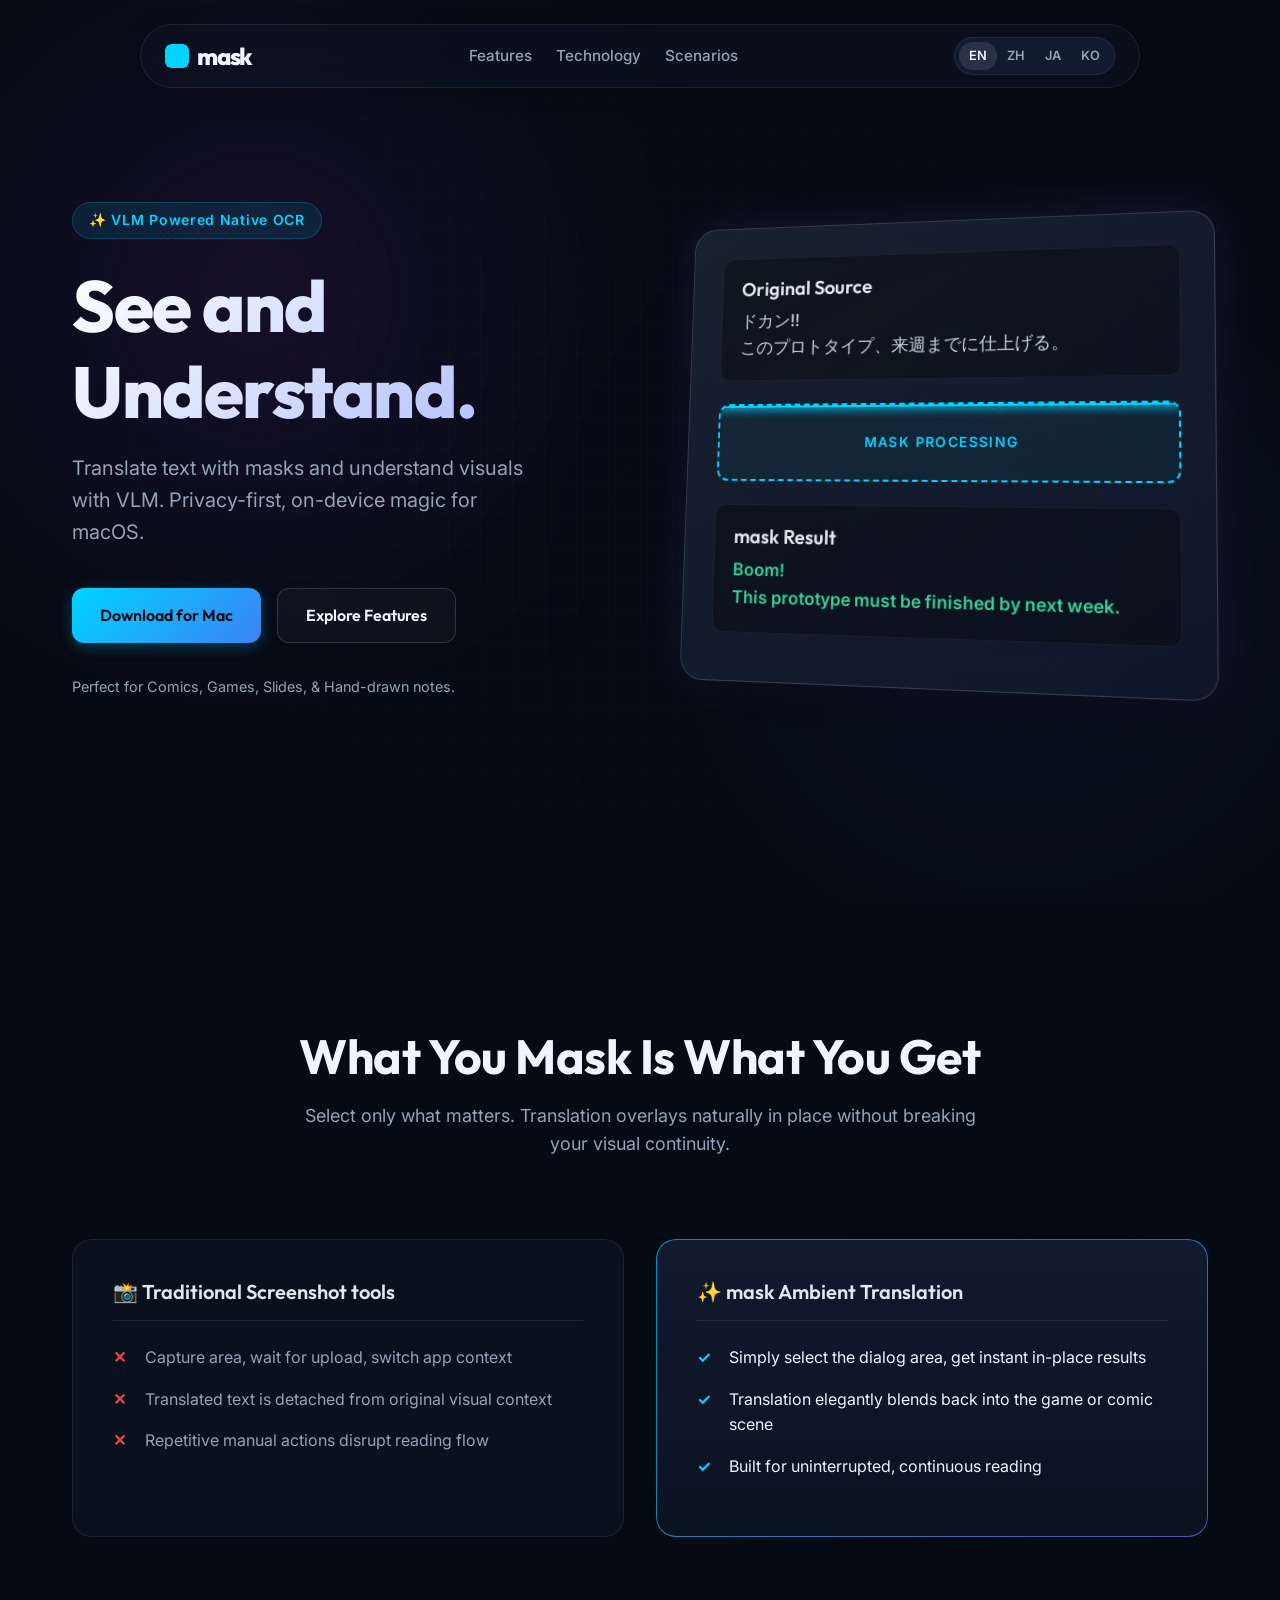
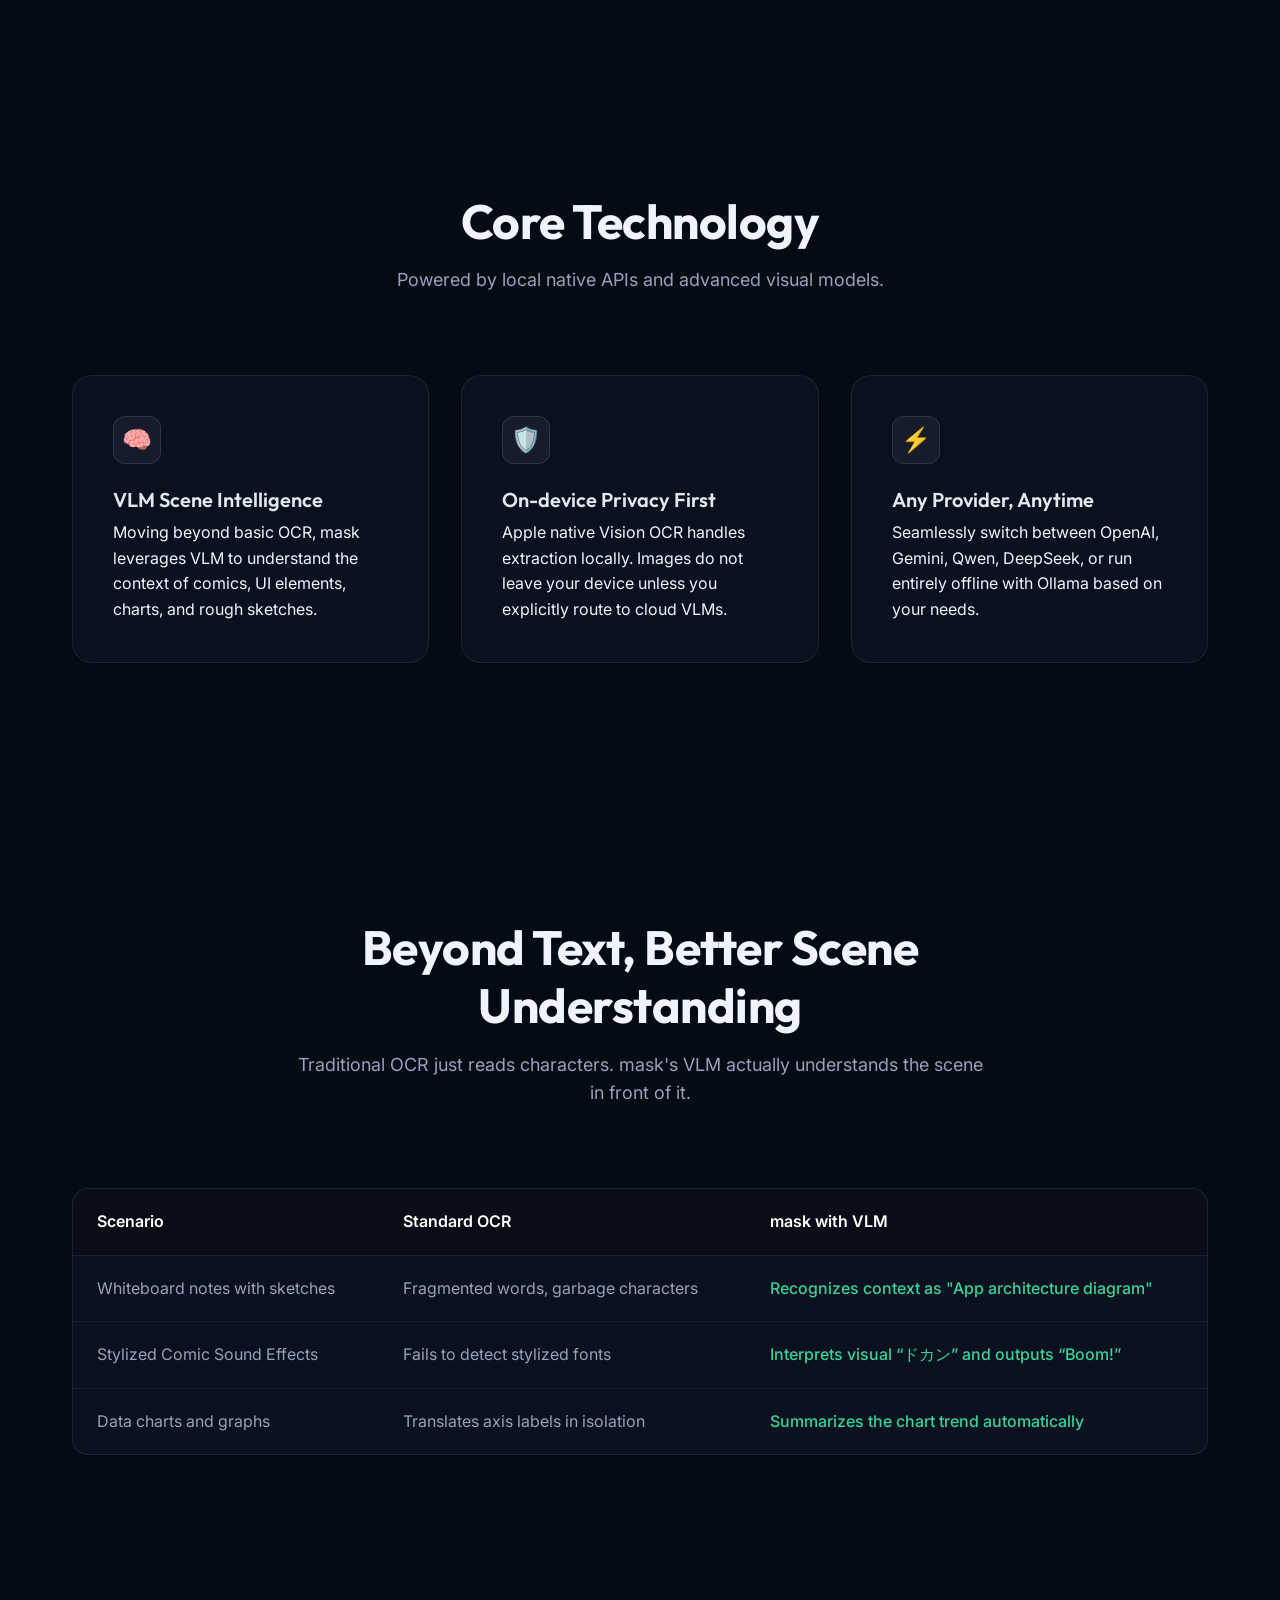
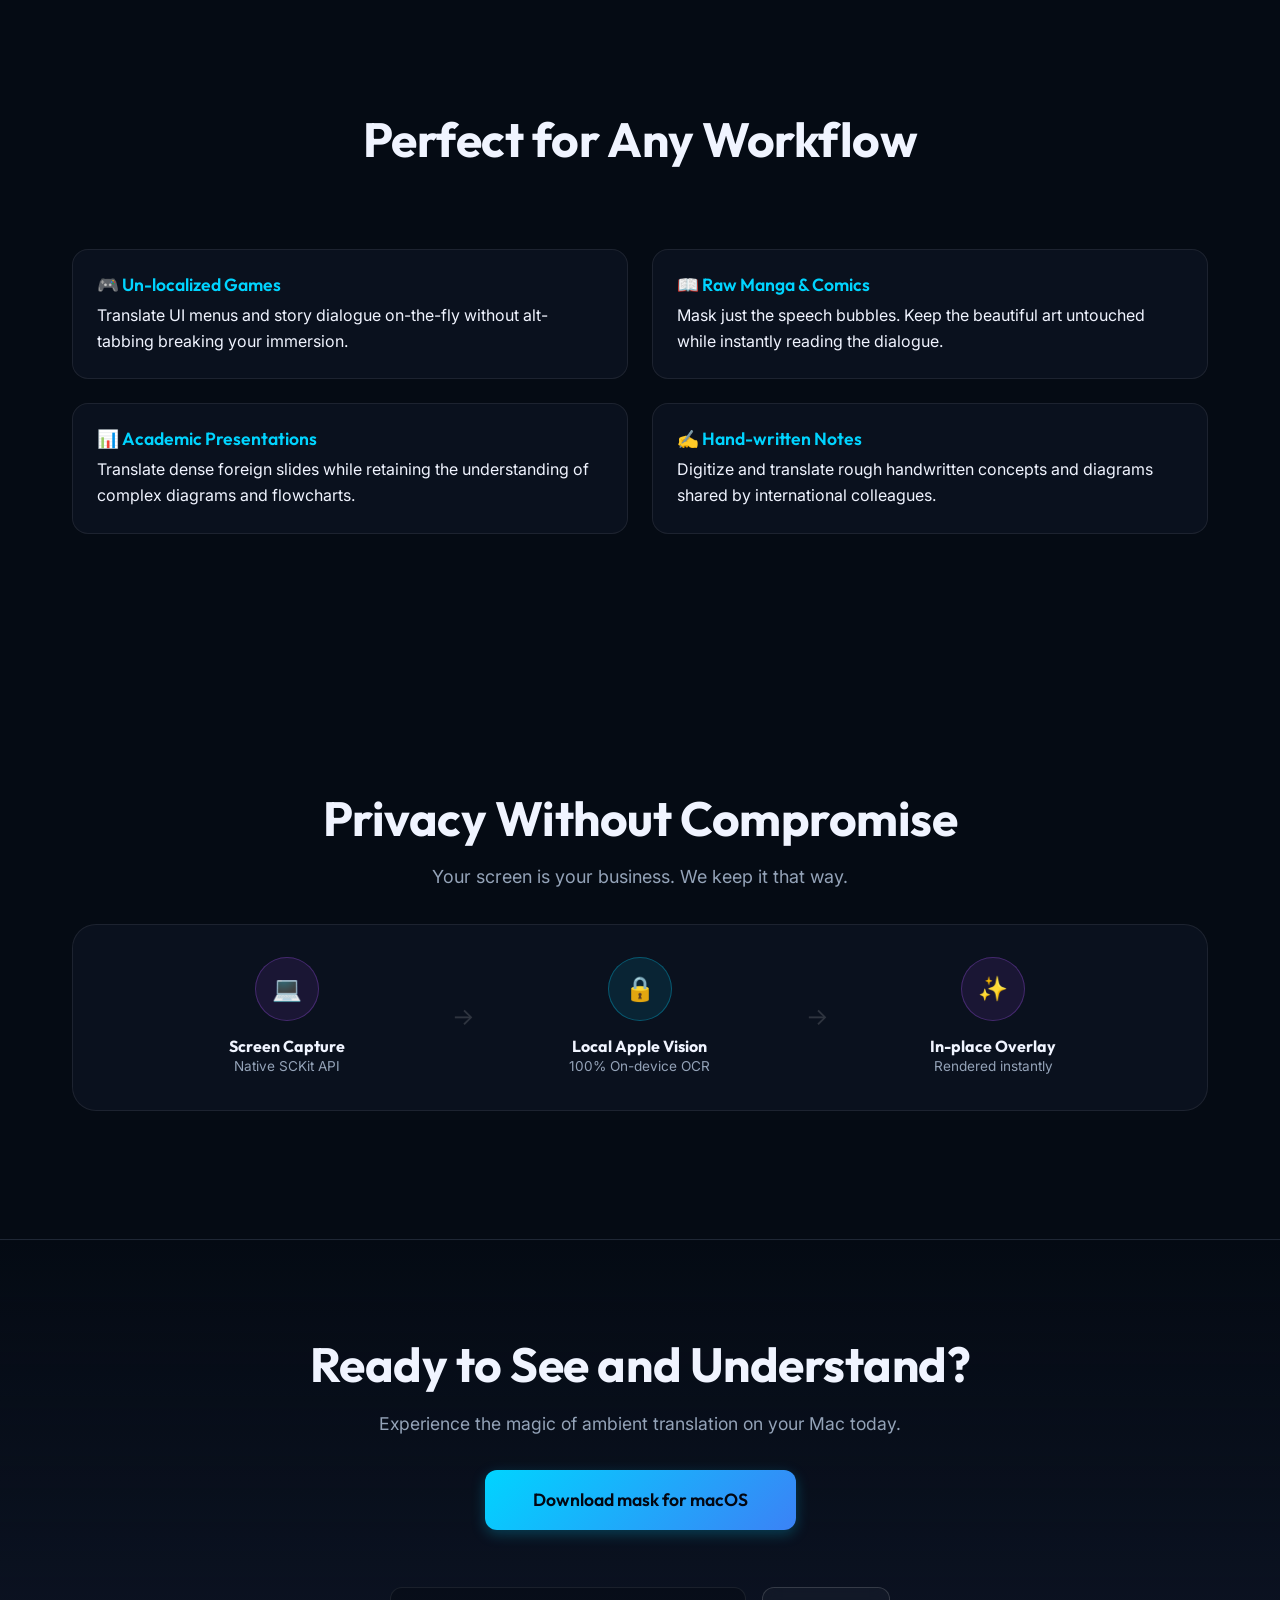
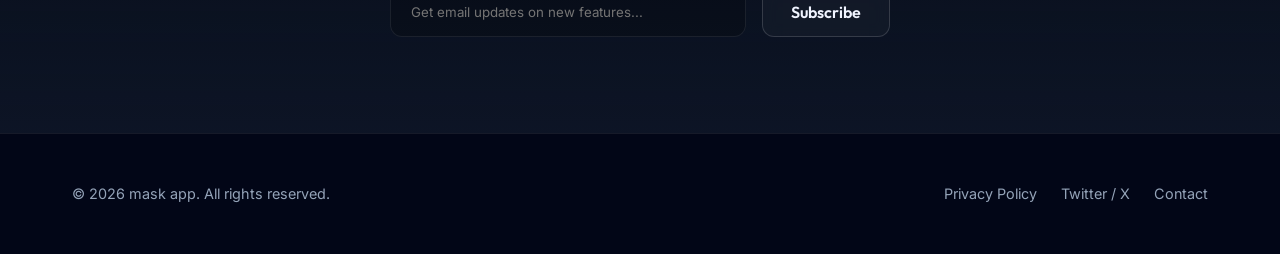
==== commit 9e4b3b57: "feat: add ja & ko language" ====
--- a/index.html
+++ b/index.html
@@ -46,6 +46,8 @@
         <div class="lang-toggle" aria-label="Language selector">
           <span class="active">EN</span>
           <a href="/zh" hreflang="zh-CN">ZH</a>
+          <a href="/ja" hreflang="ja">JA</a>
+          <a href="/ko" hreflang="ko">KO</a>
         </div>
       </div>
     </header>
@@ -234,7 +236,9 @@
           <p style="color: var(--text-muted); margin: 1rem 0 2rem; font-size: 1.1rem;">Experience the magic of ambient translation on your Mac today.</p>
           <a class="btn btn-primary" href="#" style="padding: 1rem 3rem; font-size: 1.1rem;">Download mask for macOS</a>
           <br><br>
-          <span style="color: var(--text-muted); font-size: 0.9rem;">Requires macOS 14.0 or later.</span>
+          <a href="/ja" hreflang="ja" style="display:none;"></a>
+          <a href="/ko" hreflang="ko" style="display:none;"></a>
+          <a href="/zh" hreflang="zh-CN" style="display:none;"></a>
           
           <form class="subscribe-form" action="#" method="post" onsubmit="return false;">
             <input class="subscribe-input" id="email" type="email" placeholder="Get email updates on new features..." />
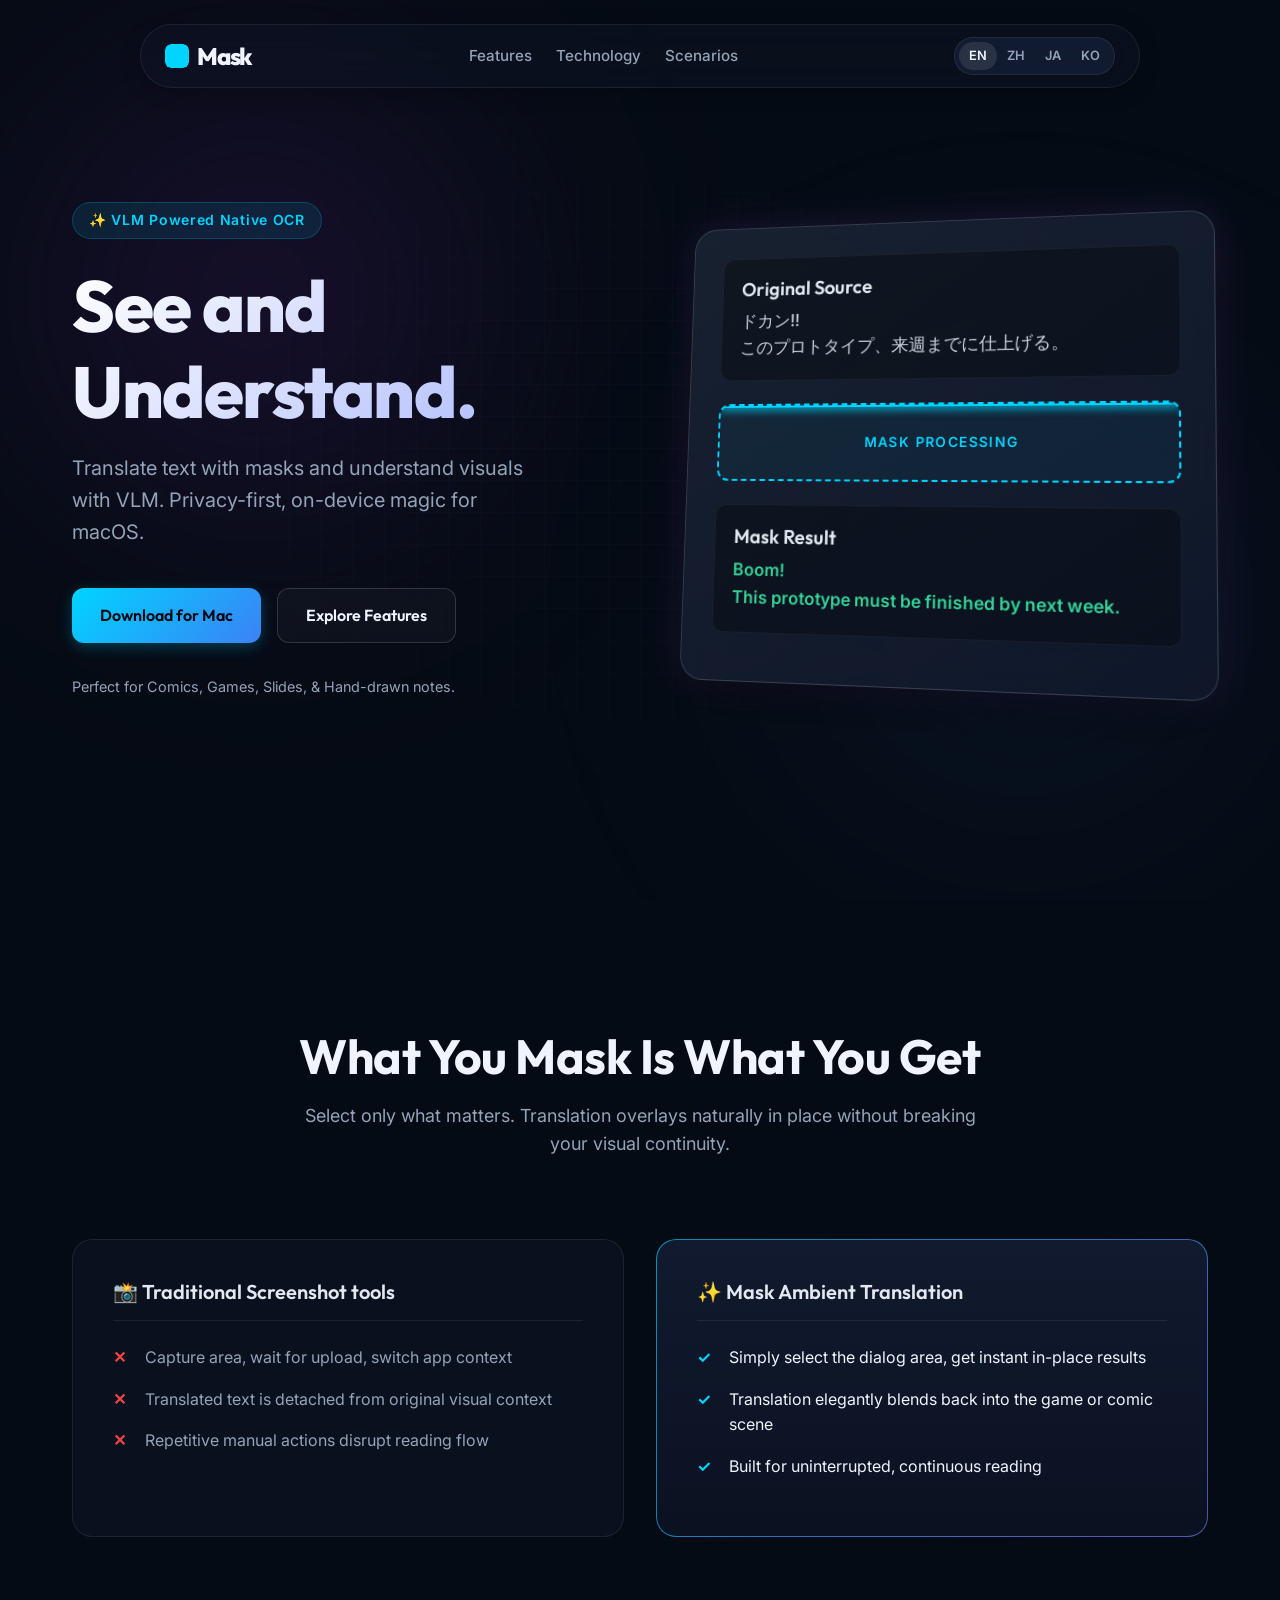
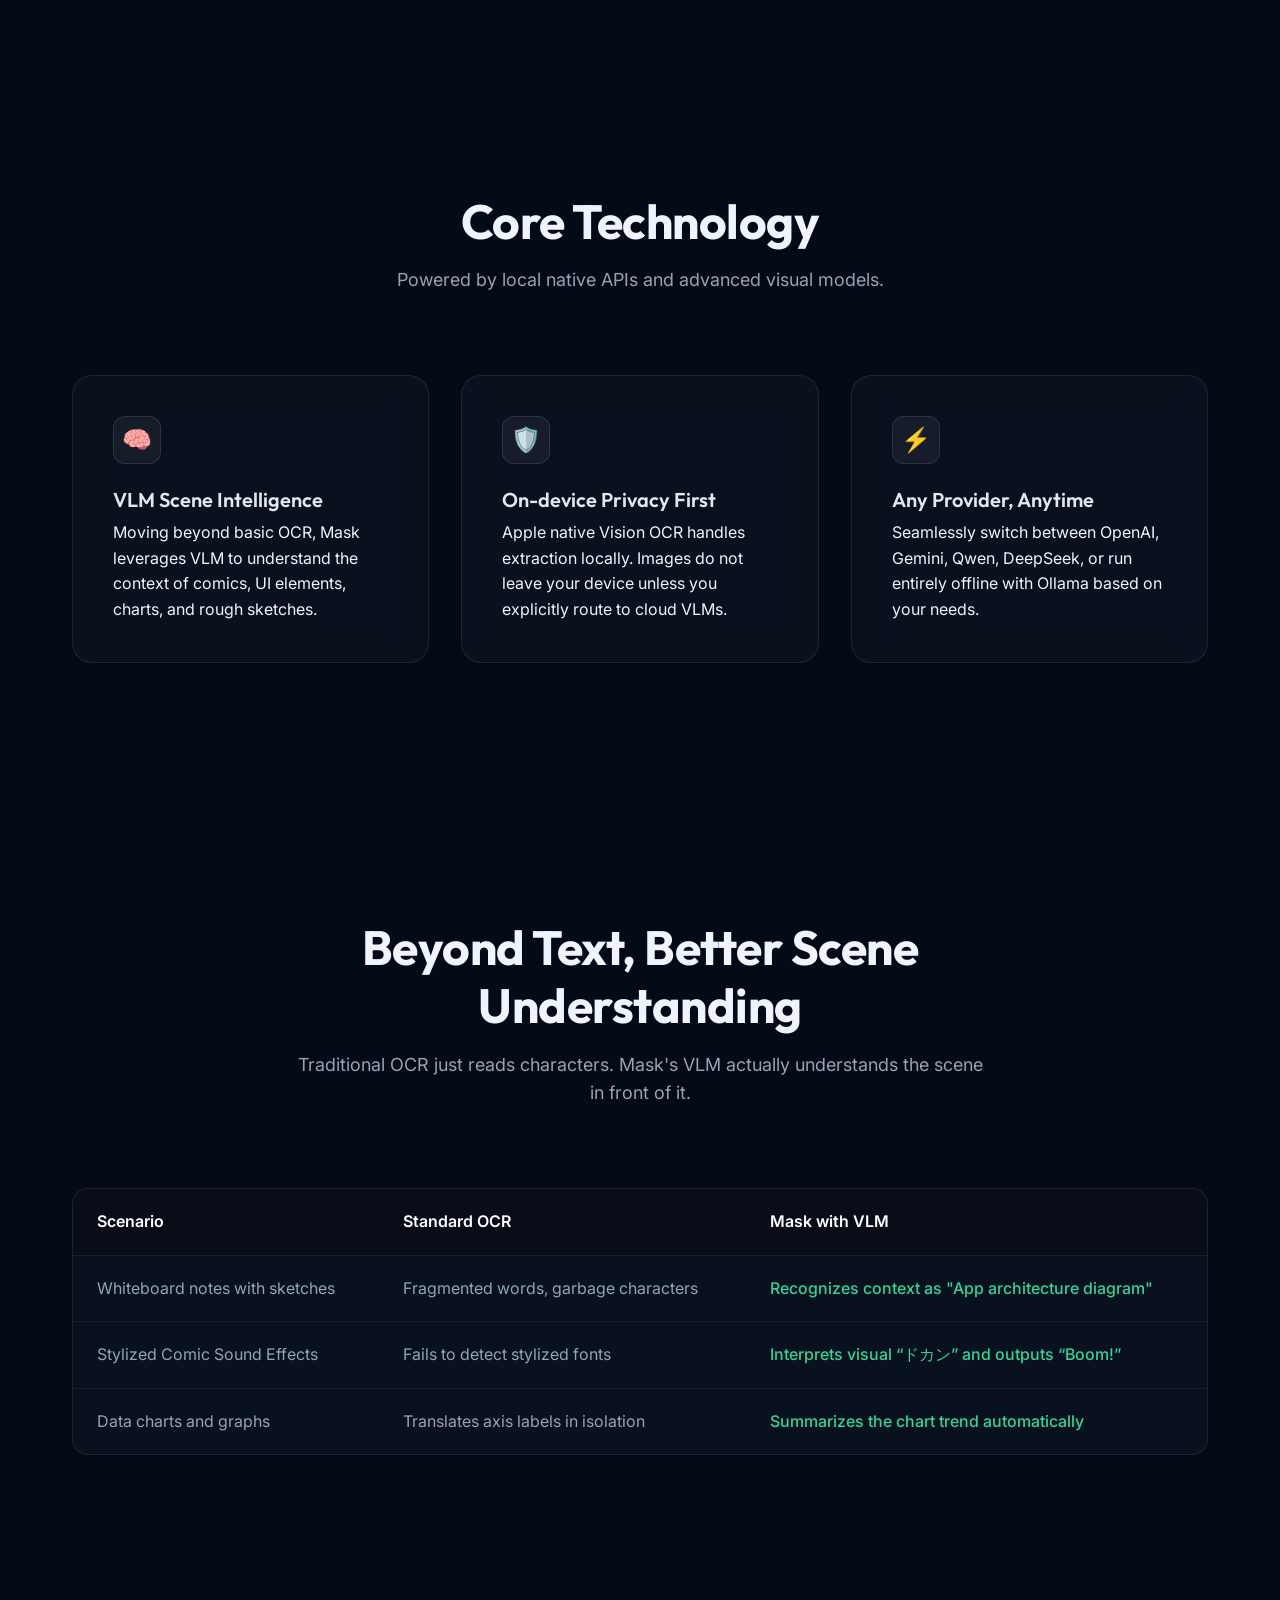
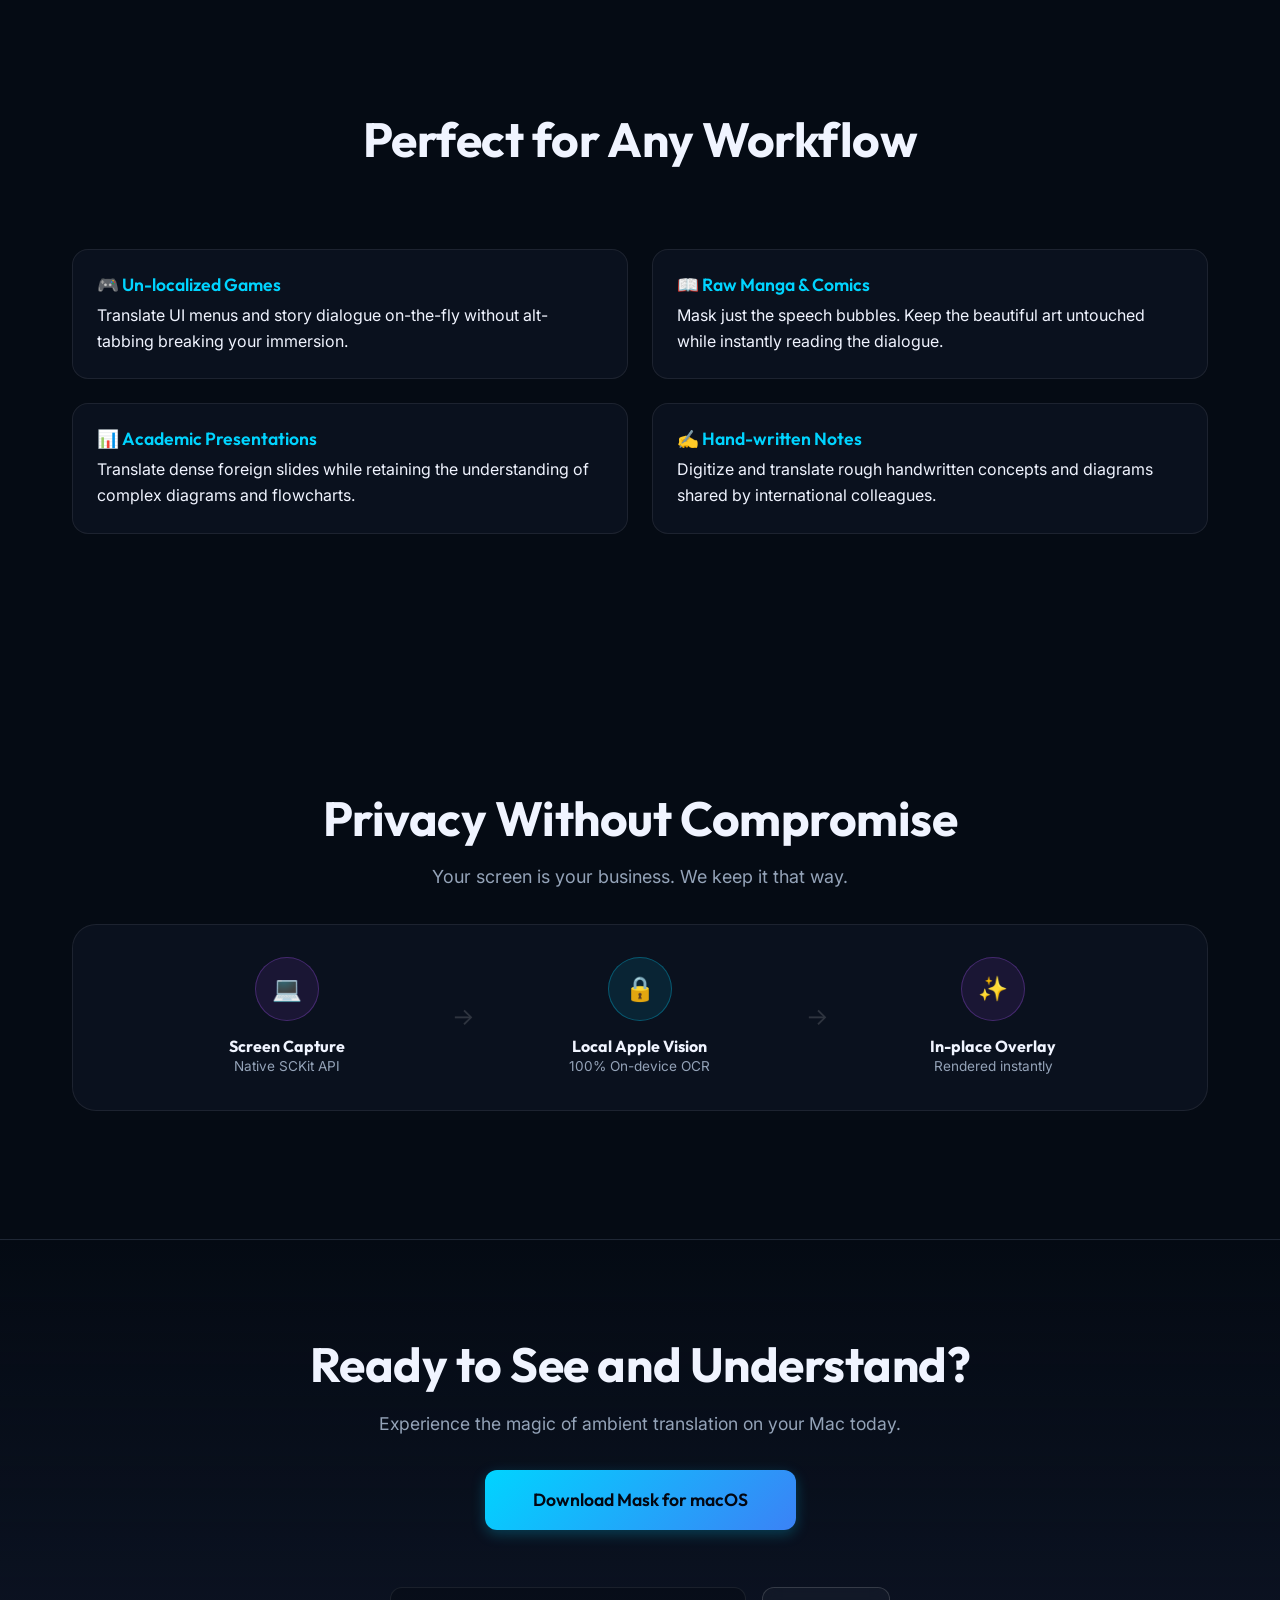
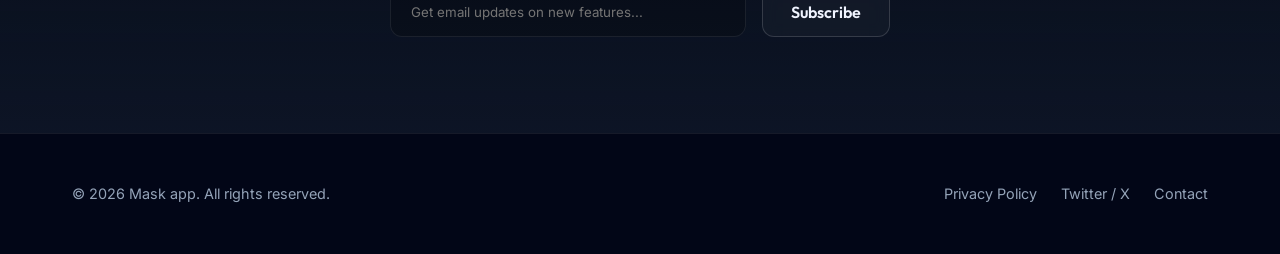
==== commit 377b0e6d: "update: change name from mask to Mask" ====
--- a/index.html
+++ b/index.html
@@ -3,14 +3,14 @@
   <head>
     <meta charset="UTF-8" />
     <meta name="viewport" content="width=device-width, initial-scale=1" />
-    <title>mask - See and Understand | On-device VLM Translator</title>
+    <title>Mask - See and Understand | On-device VLM Translator</title>
     <meta
       name="description"
-      content="mask is an AI translation tool with mask-based interaction, on-device OCR, and VLM understanding for context-aware private translation."
+      content="Mask is an AI translation tool with mask-based interaction, on-device OCR, and VLM understanding for context-aware private translation."
     />
     <meta name="theme-color" content="#050b14" />
     <meta property="og:type" content="website" />
-    <meta property="og:title" content="mask - See and Understand" />
+    <meta property="og:title" content="Mask - See and Understand" />
     <meta
       property="og:description"
       content="Translate text with masks and understand scenes with VLM. Privacy-first and on-device."
@@ -36,7 +36,7 @@
     <div class="grid-overlay" aria-hidden="true"></div>
 
     <header class="site-header">
-      <a class="brand" href="#home">mask</a>
+      <a class="brand" href="#home">Mask</a>
       <nav class="nav-links" aria-label="Main navigation">
         <a href="#features">Features</a>
         <a href="#technology">Technology</a>
@@ -78,7 +78,7 @@
                 <span>Mask Processing</span>
               </div>
               <div class="demo-translated">
-                <h3>mask Result</h3>
+                <h3>Mask Result</h3>
                 <p>Boom!</p>
                 <p>This prototype must be finished by next week.</p>
               </div>
@@ -104,7 +104,7 @@
               </ul>
             </div>
             <div class="compare-box pro">
-              <h3>✨ mask Ambient Translation</h3>
+              <h3>✨ Mask Ambient Translation</h3>
               <ul>
                 <li>Simply select the dialog area, get instant in-place results</li>
                 <li>Translation elegantly blends back into the game or comic scene</li>
@@ -125,7 +125,7 @@
             <article class="glass-card">
               <div class="card-icon">🧠</div>
               <h3>VLM Scene Intelligence</h3>
-              <p>Moving beyond basic OCR, mask leverages VLM to understand the context of comics, UI elements, charts, and rough sketches.</p>
+              <p>Moving beyond basic OCR, Mask leverages VLM to understand the context of comics, UI elements, charts, and rough sketches.</p>
             </article>
             <article class="glass-card">
               <div class="card-icon">🛡️</div>
@@ -145,14 +145,14 @@
         <div class="container">
           <div class="section-header">
             <h2>Beyond Text, Better Scene Understanding</h2>
-            <p>Traditional OCR just reads characters. mask's VLM actually understands the scene in front of it.</p>
+            <p>Traditional OCR just reads characters. Mask's VLM actually understands the scene in front of it.</p>
           </div>
           <table class="glass-table">
             <thead>
               <tr>
                 <th>Scenario</th>
                 <th>Standard OCR</th>
-                <th>mask with VLM</th>
+                <th>Mask with VLM</th>
               </tr>
             </thead>
             <tbody>
@@ -234,7 +234,7 @@
         <div class="container">
           <h2>Ready to See and Understand?</h2>
           <p style="color: var(--text-muted); margin: 1rem 0 2rem; font-size: 1.1rem;">Experience the magic of ambient translation on your Mac today.</p>
-          <a class="btn btn-primary" href="#" style="padding: 1rem 3rem; font-size: 1.1rem;">Download mask for macOS</a>
+          <a class="btn btn-primary" href="#" style="padding: 1rem 3rem; font-size: 1.1rem;">Download Mask for macOS</a>
           <br><br>
           <a href="/ja" hreflang="ja" style="display:none;"></a>
           <a href="/ko" hreflang="ko" style="display:none;"></a>
@@ -250,7 +250,7 @@
 
     <footer class="site-footer">
       <div class="container footer-content">
-        <div style="color: var(--text-muted); font-size: 0.9rem;">© 2026 mask app. All rights reserved.</div>
+        <div style="color: var(--text-muted); font-size: 0.9rem;">© 2026 Mask app. All rights reserved.</div>
         <div class="footer-links">
           <a href="/privacy-en.html">Privacy Policy</a>
           <a href="https://x.com/" target="_blank" rel="noreferrer">Twitter / X</a>
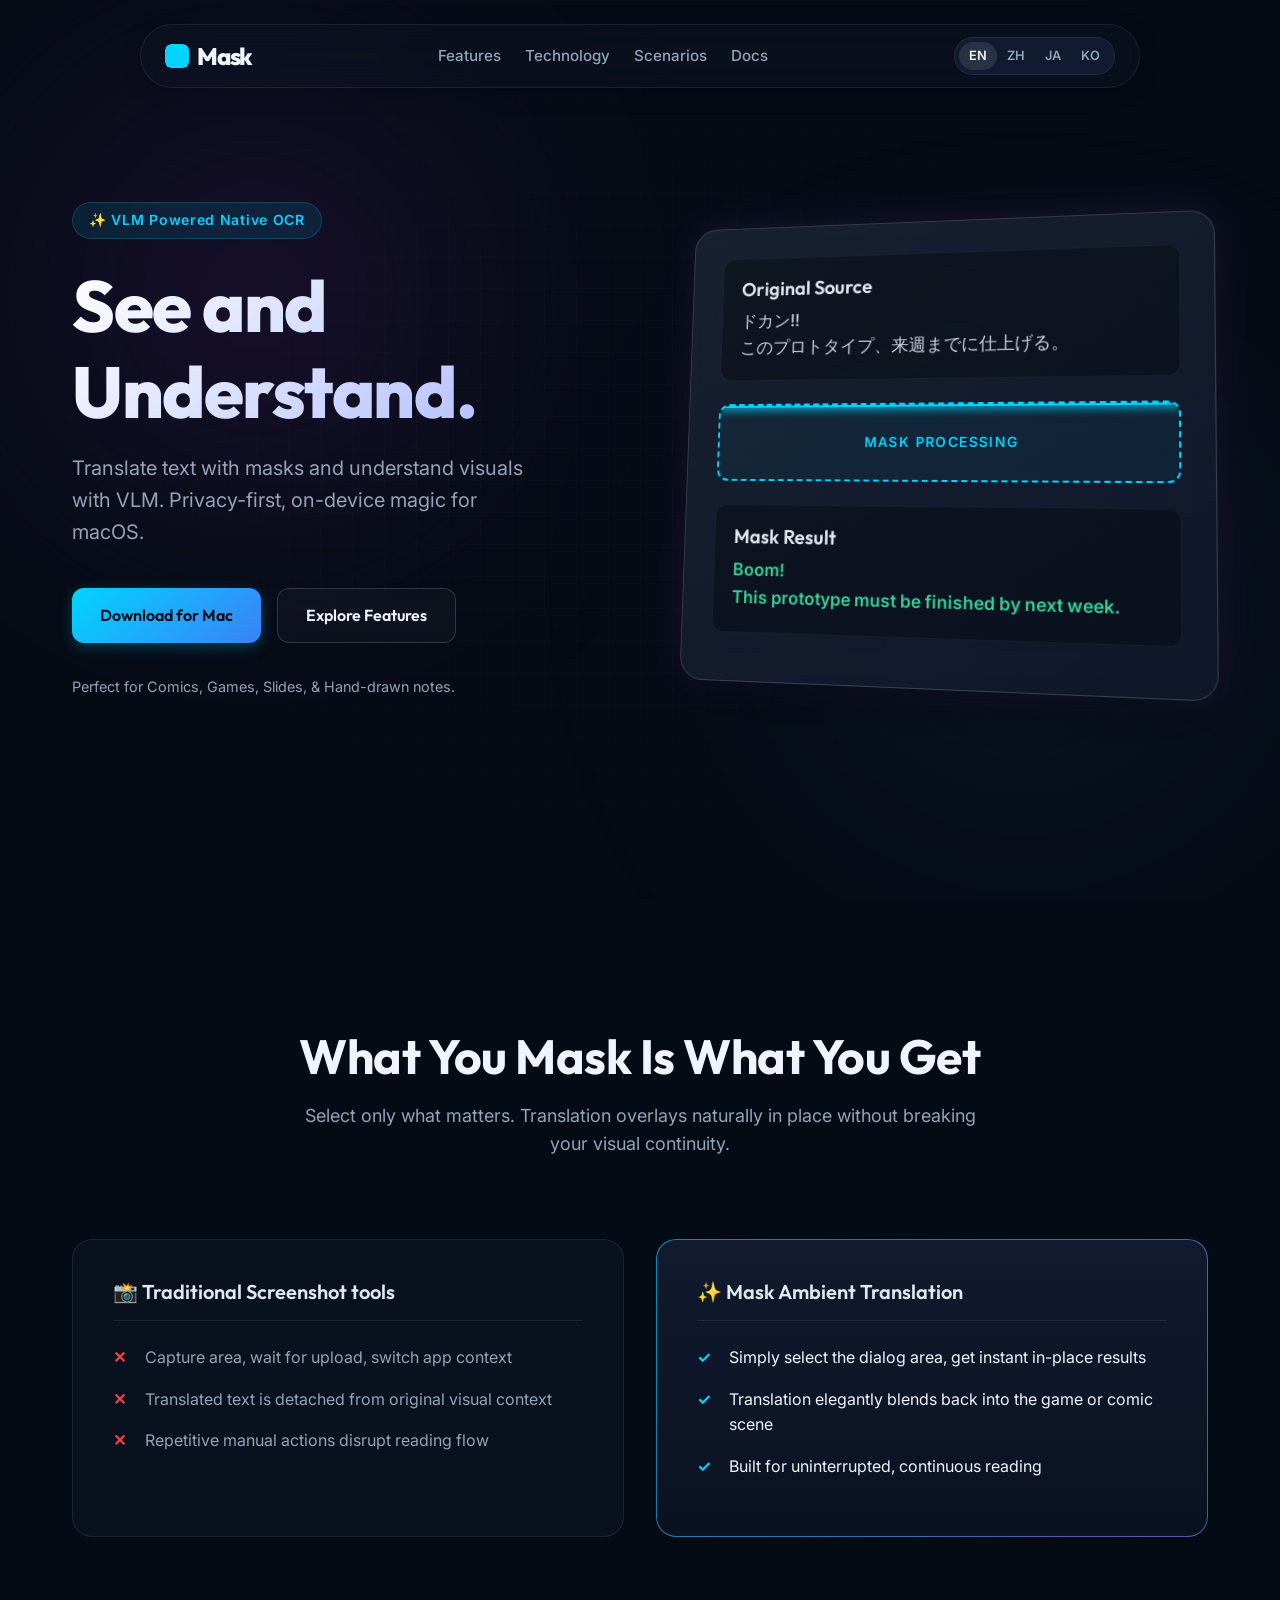
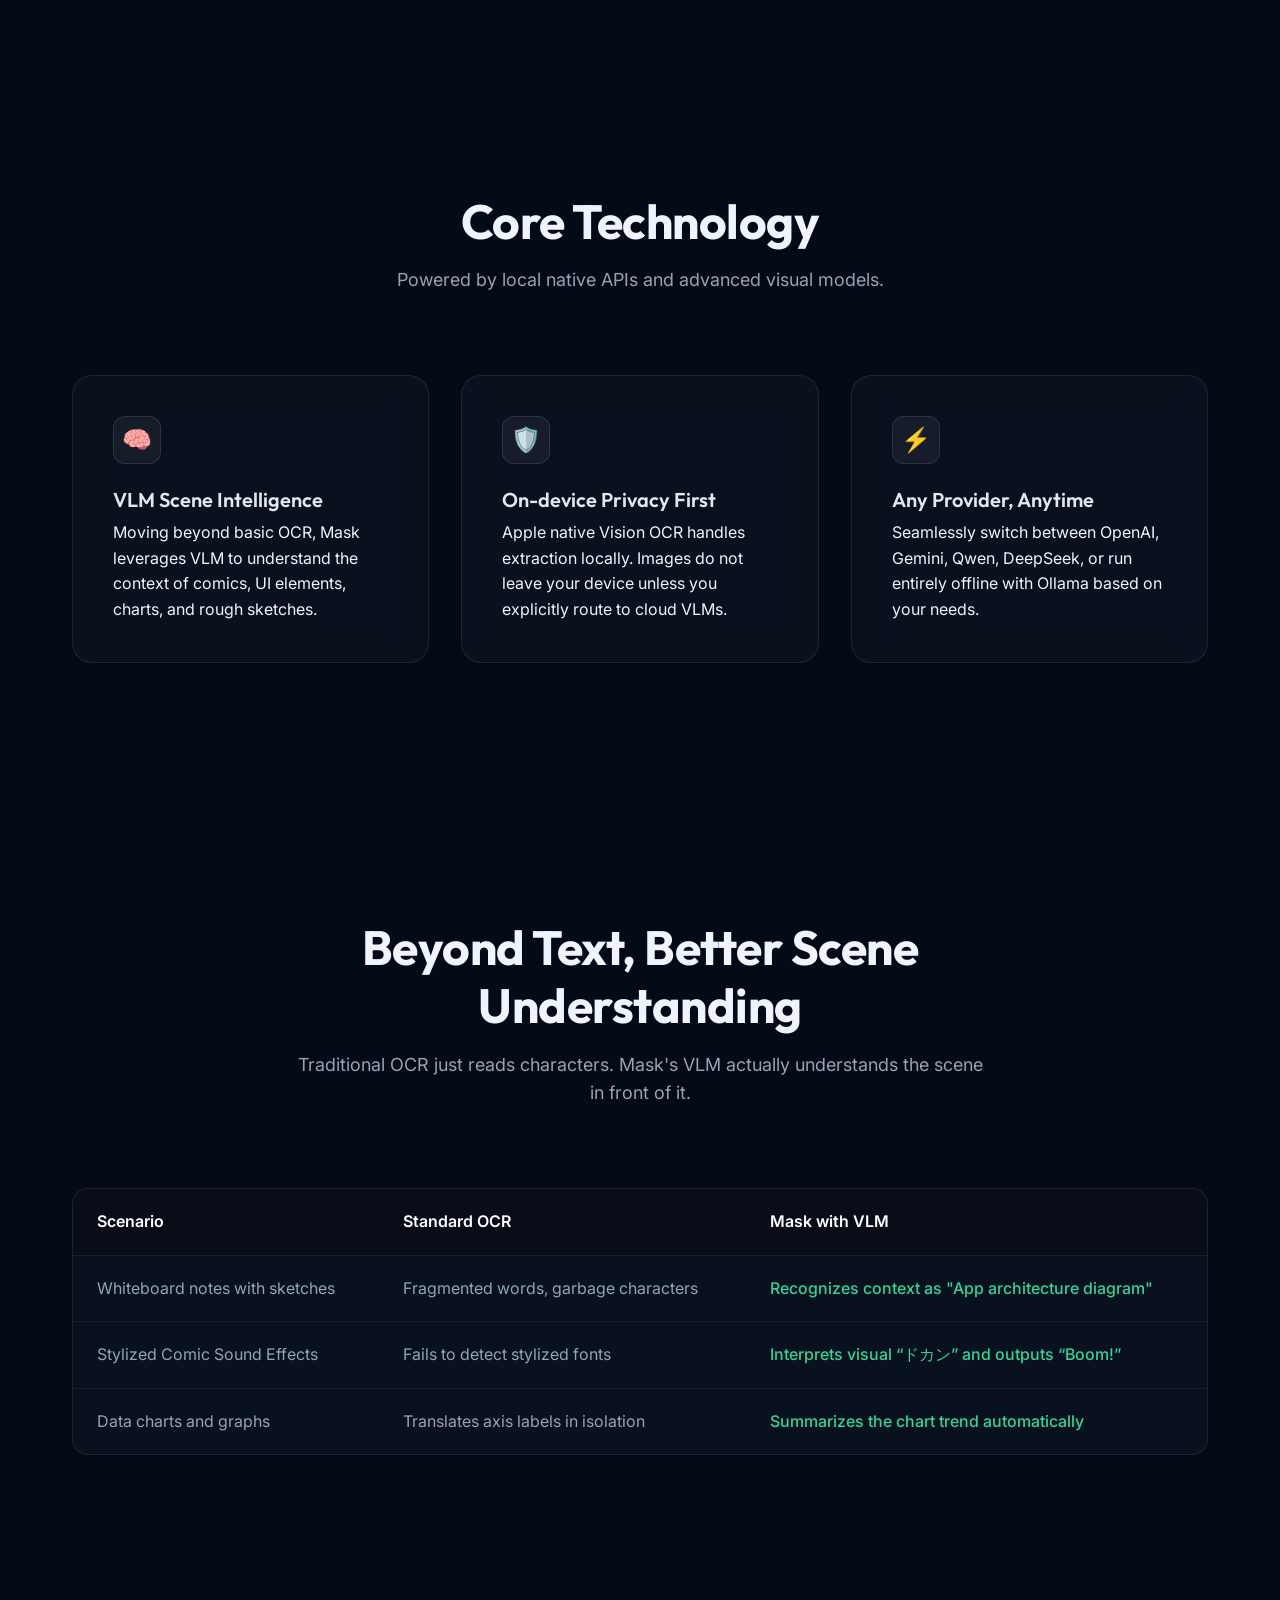
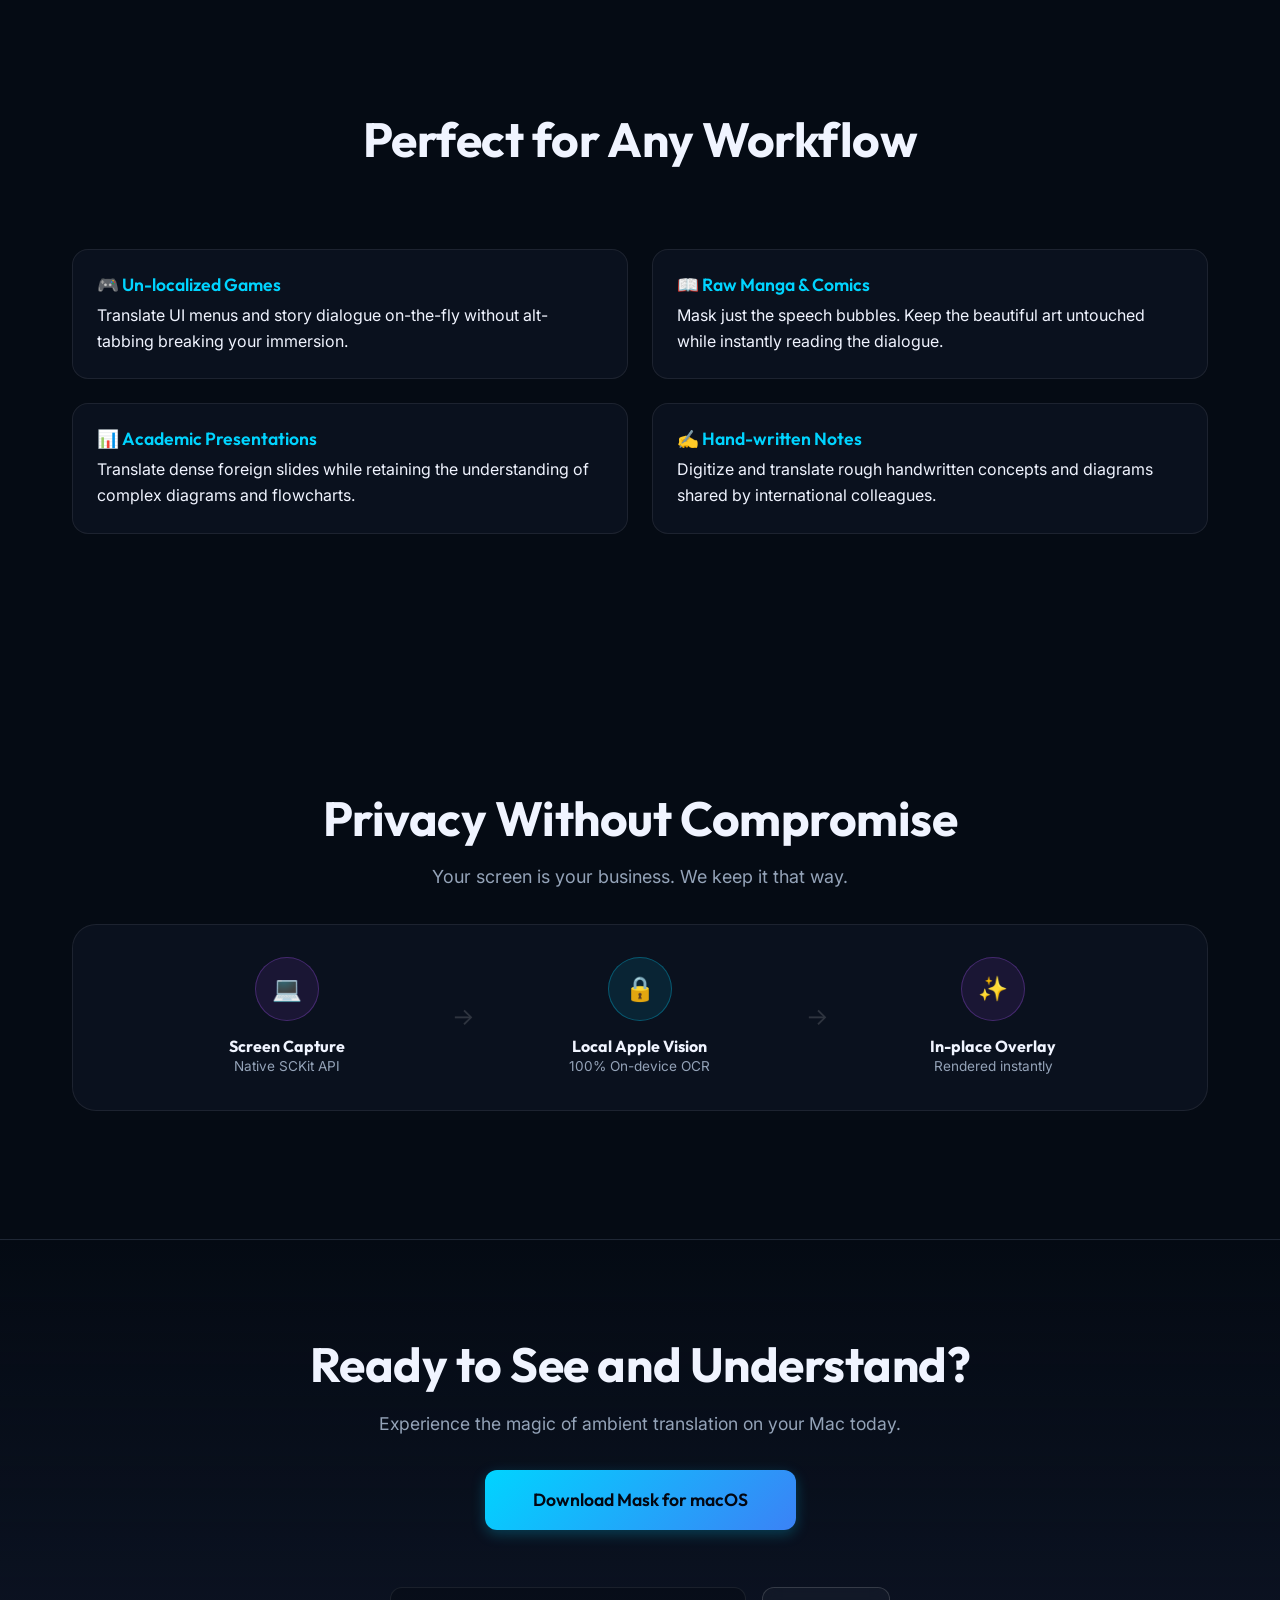
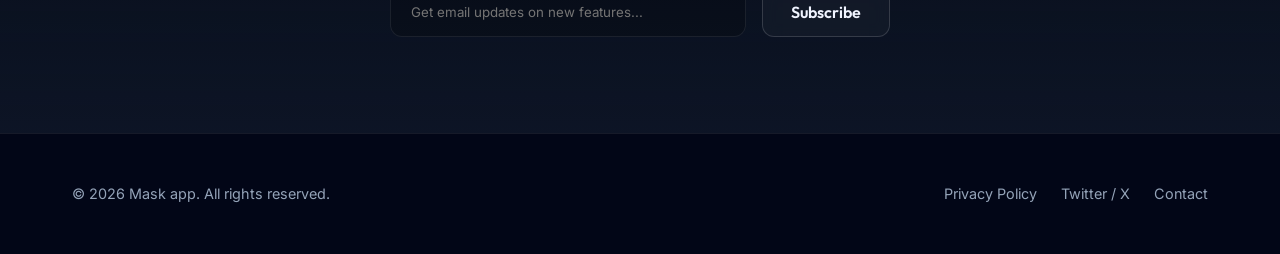
==== commit ea8c0b9d: "feat: 添加文档链接到导航栏" ====
--- a/index.html
+++ b/index.html
@@ -41,6 +41,7 @@
         <a href="#features">Features</a>
         <a href="#technology">Technology</a>
         <a href="#scenarios">Scenarios</a>
+        <a href="https://doc.mask-app.com" target="_blank" rel="noreferrer">Docs</a>
       </nav>
       <div class="header-actions">
         <div class="lang-toggle" aria-label="Language selector">
